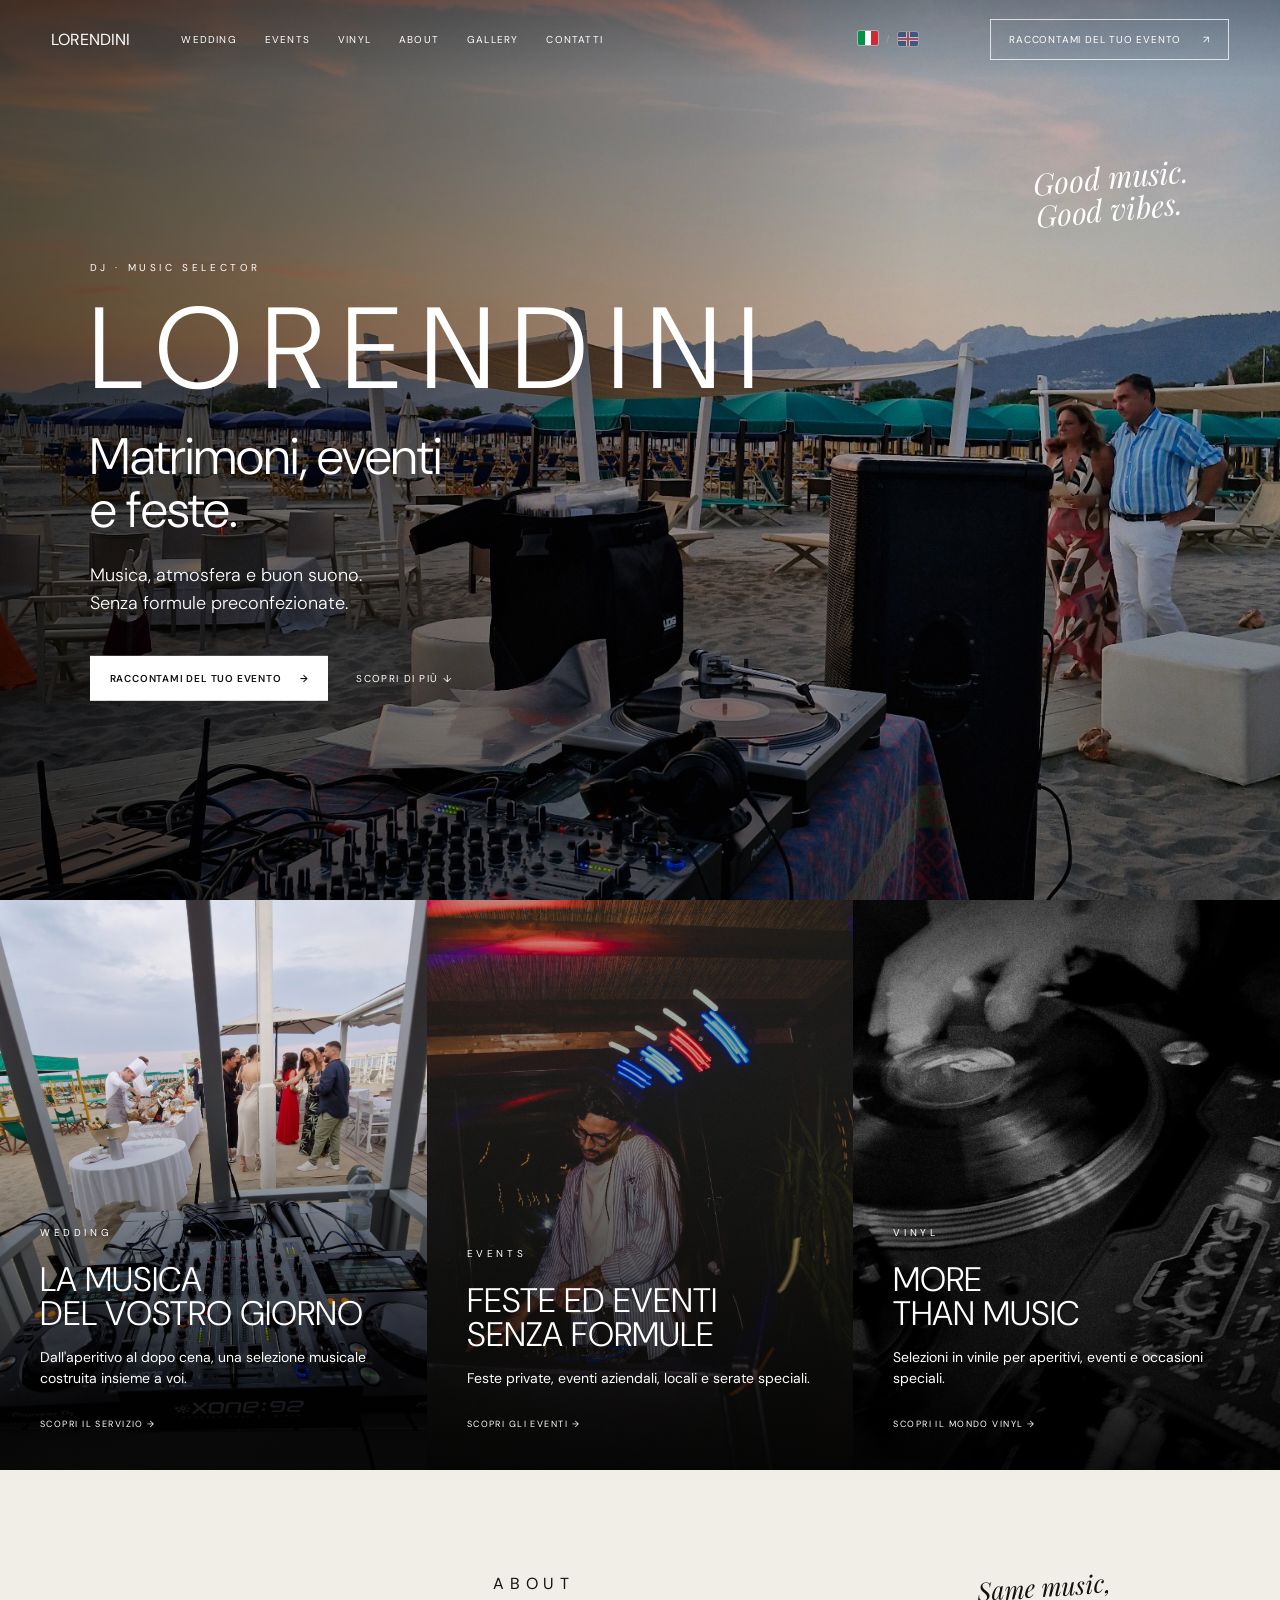
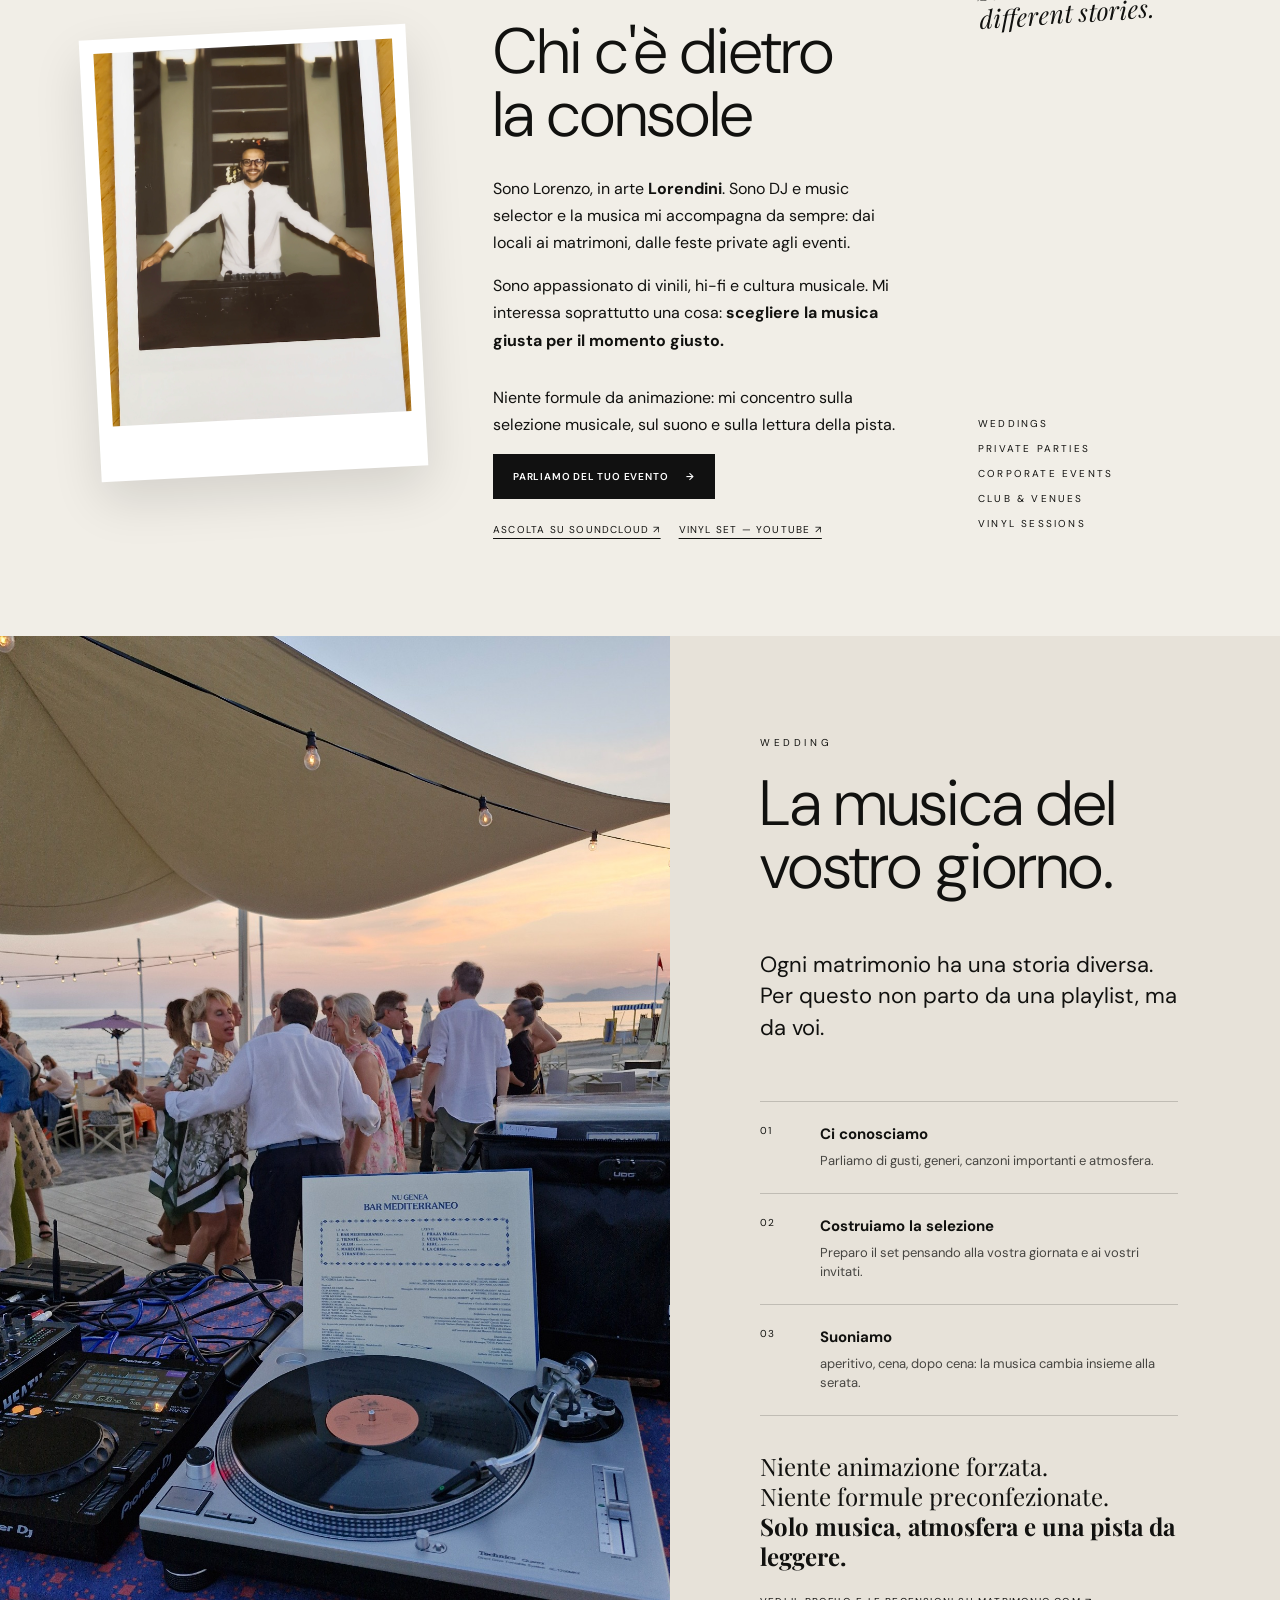
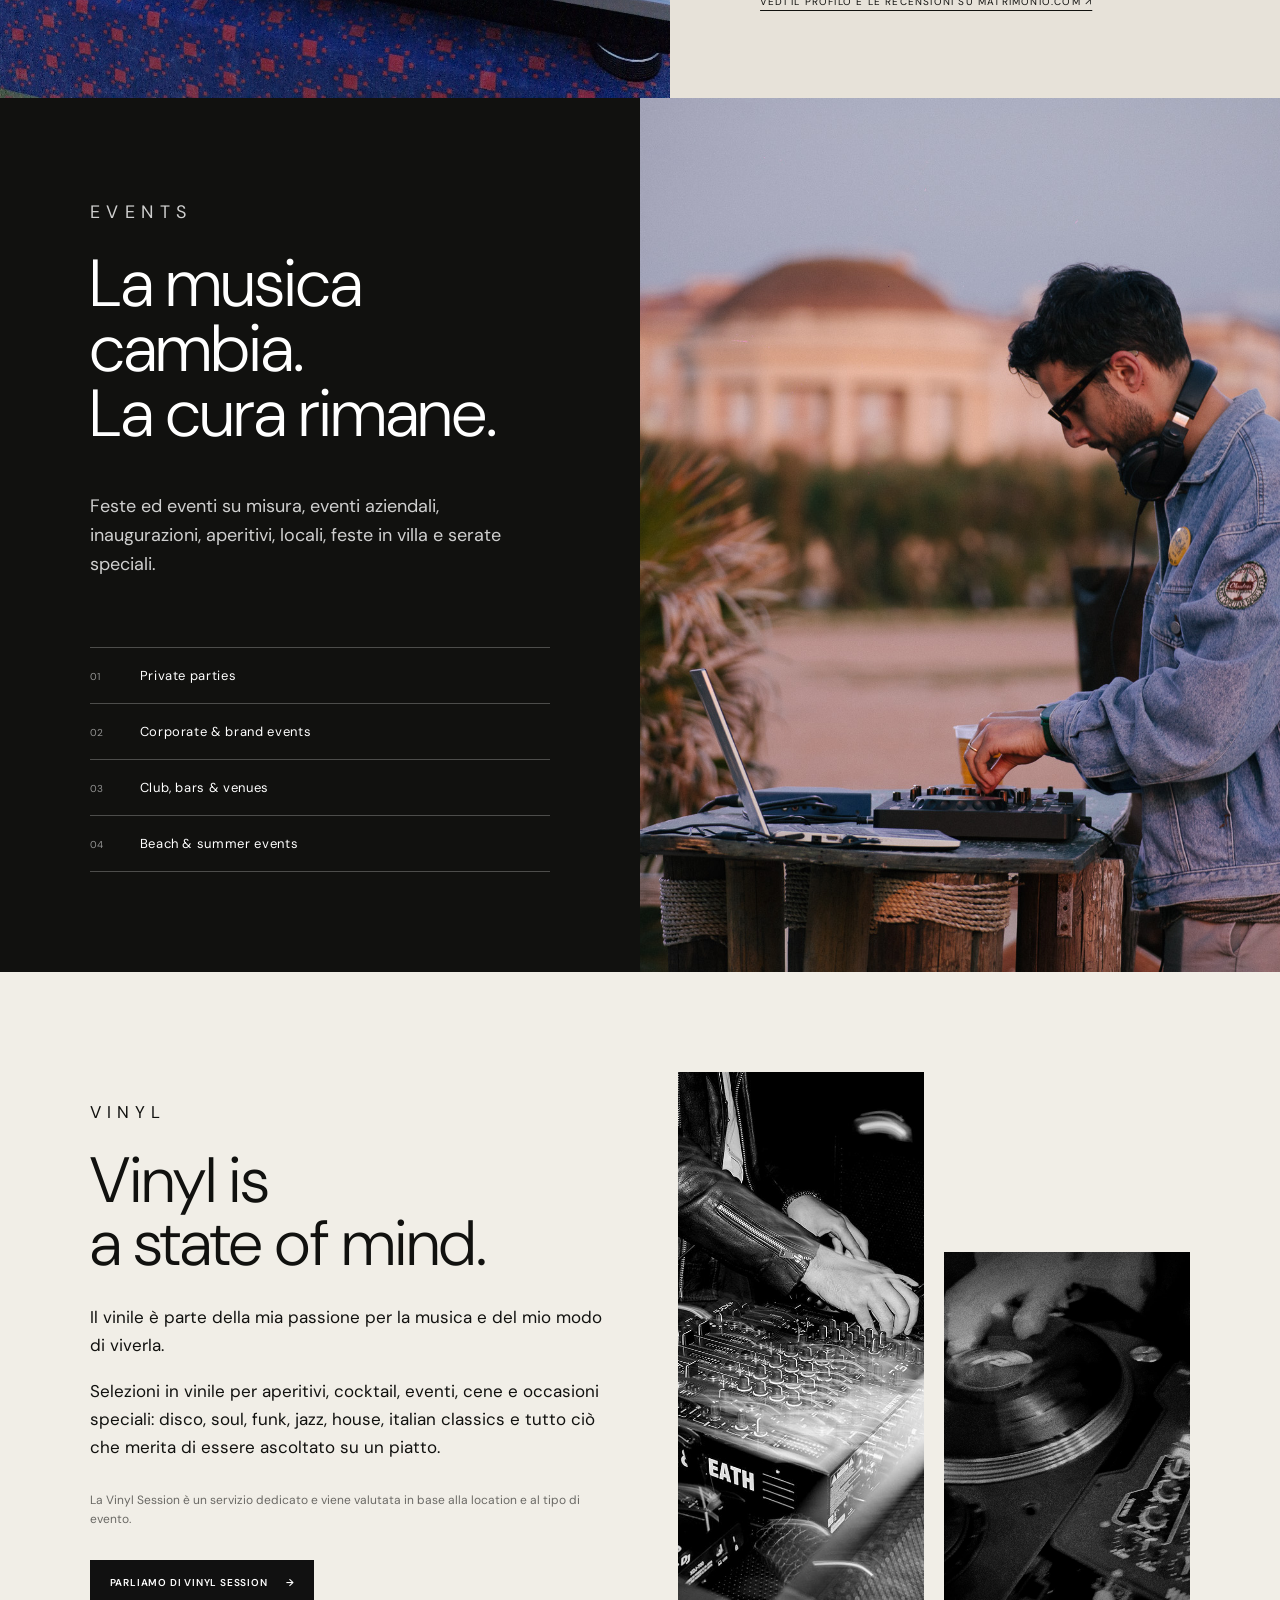
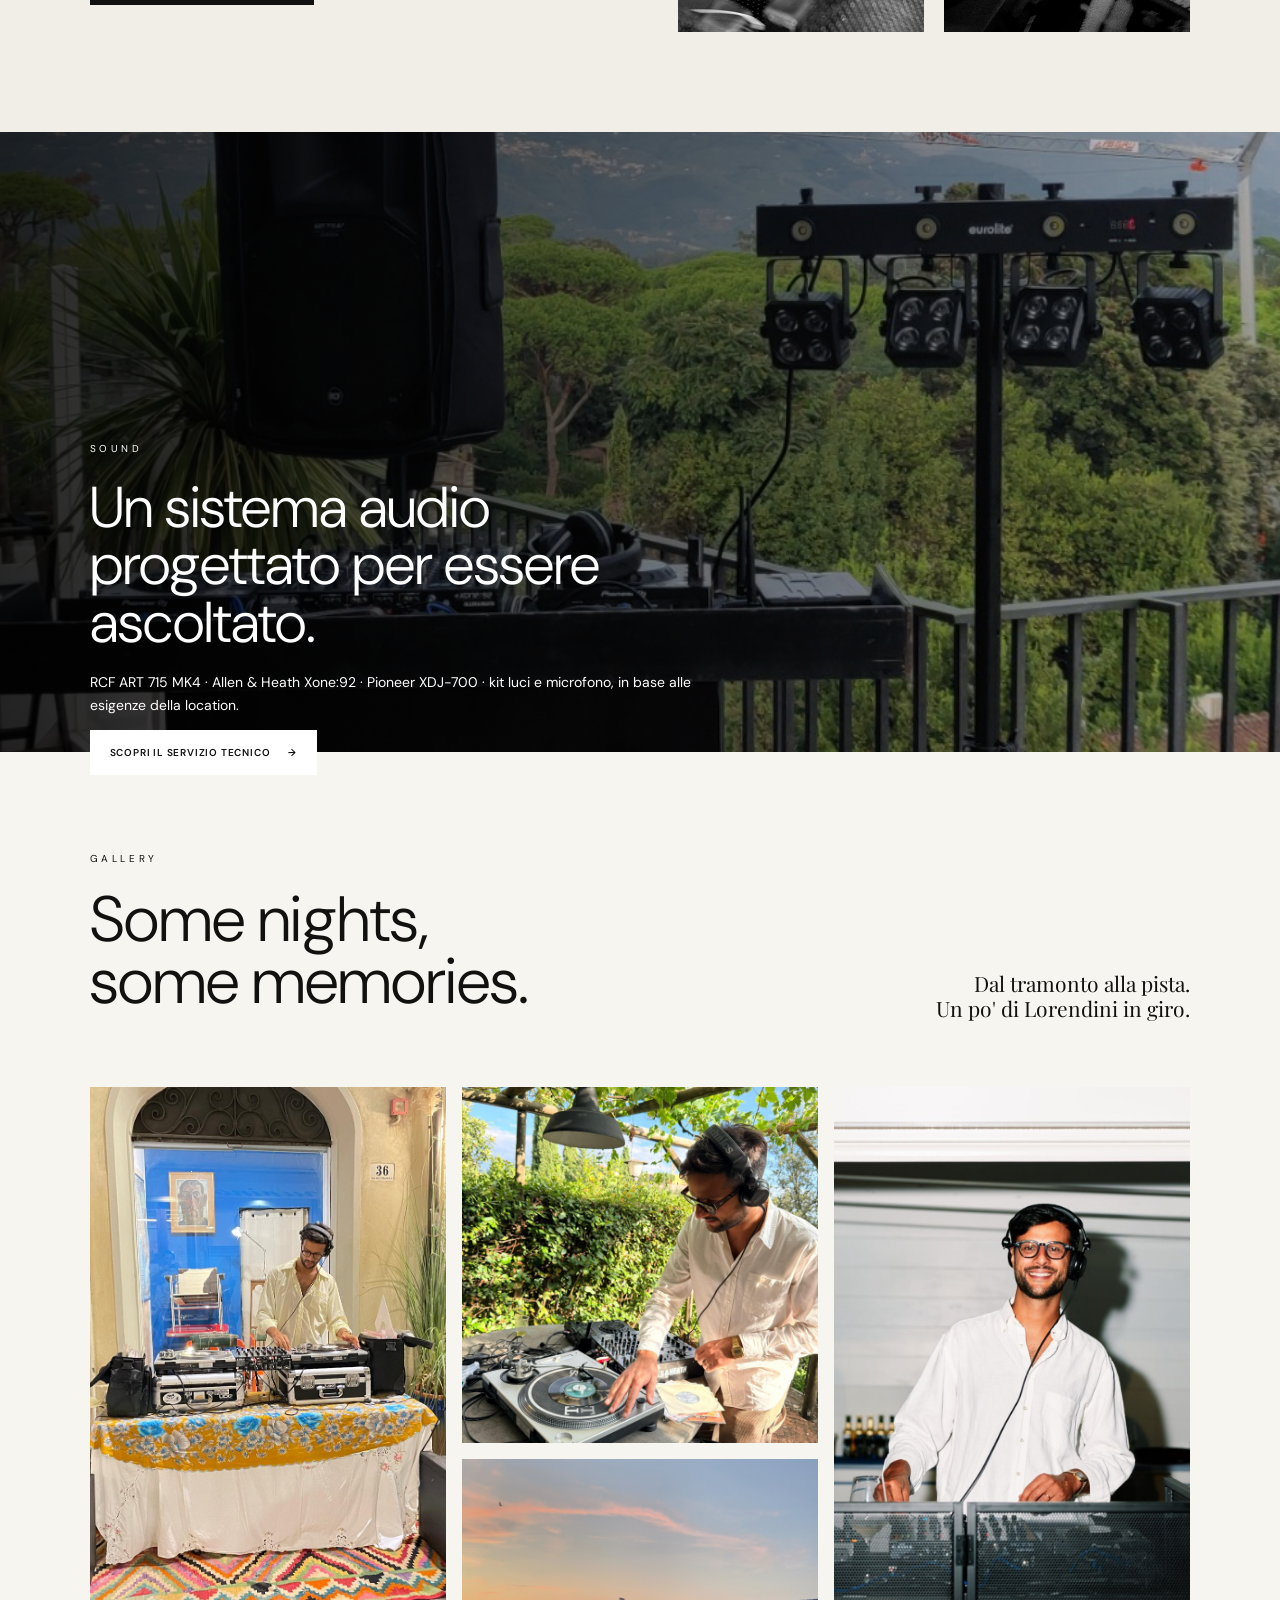
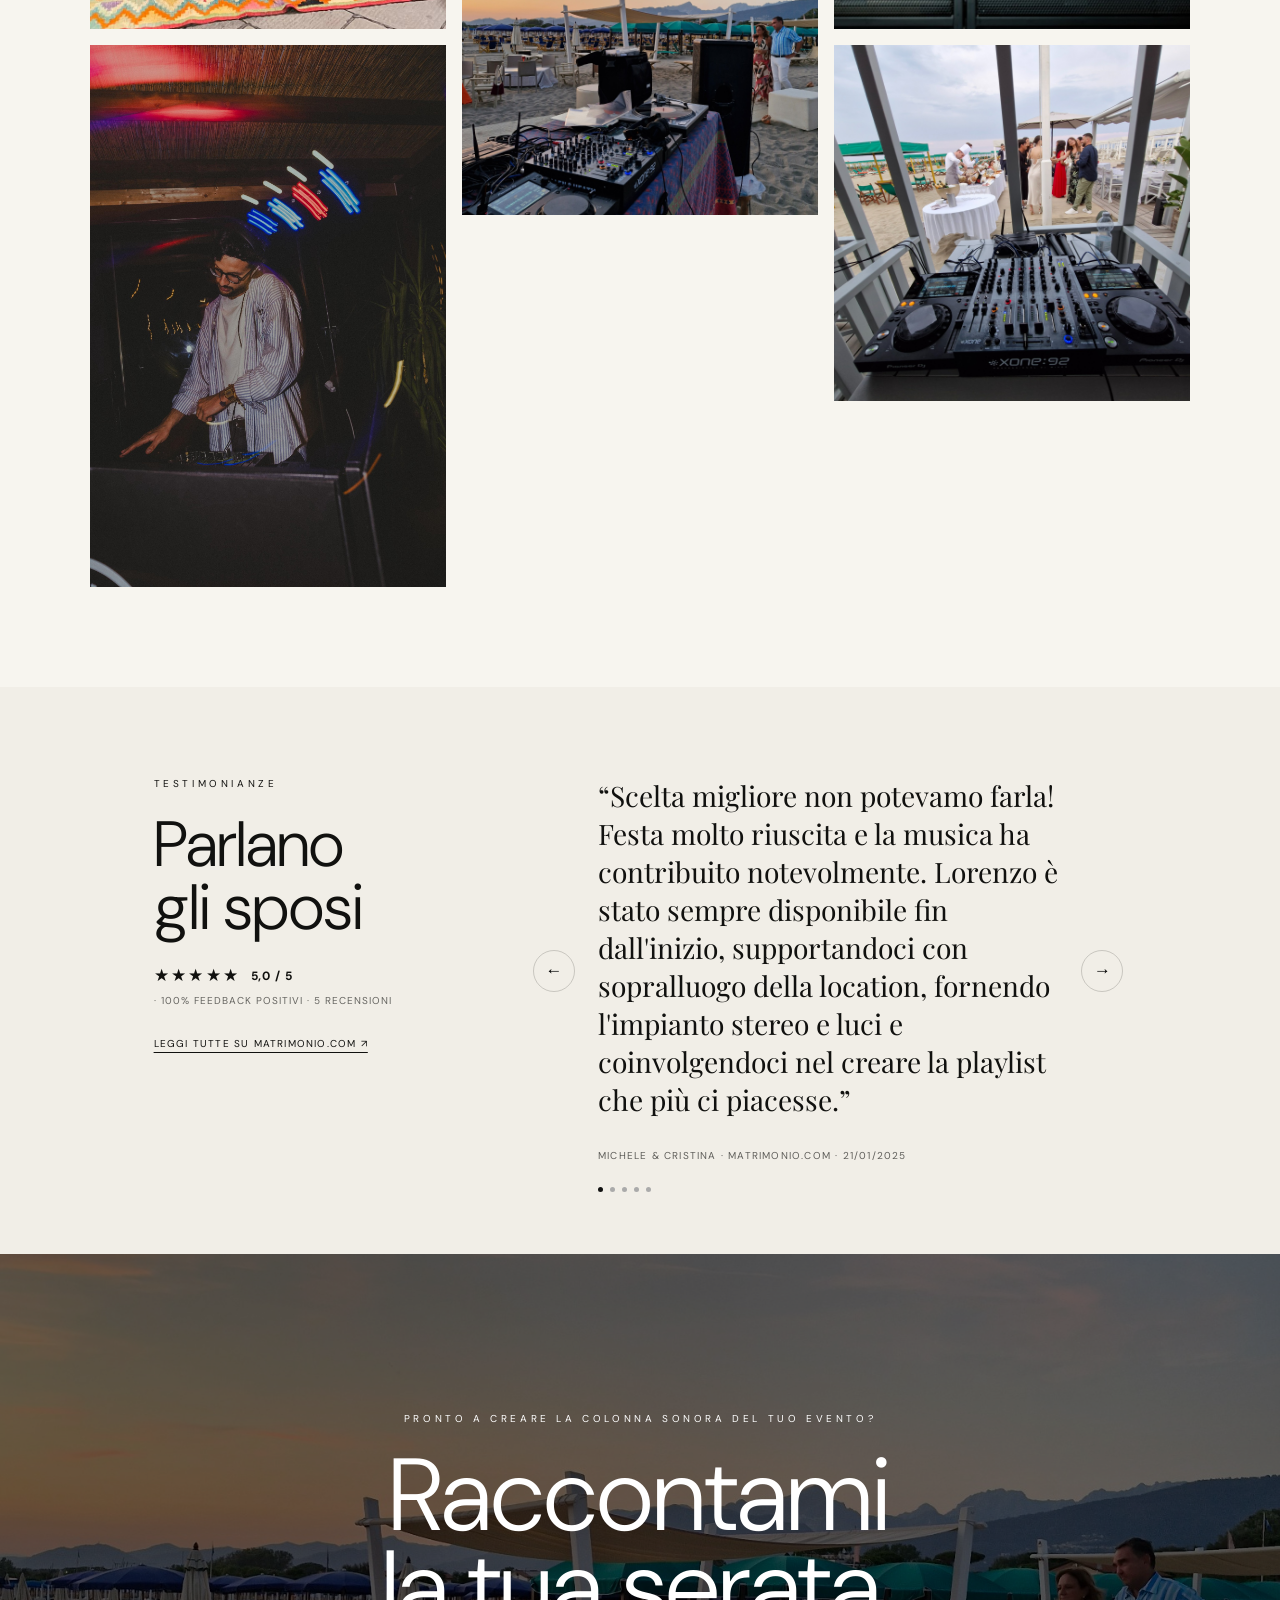
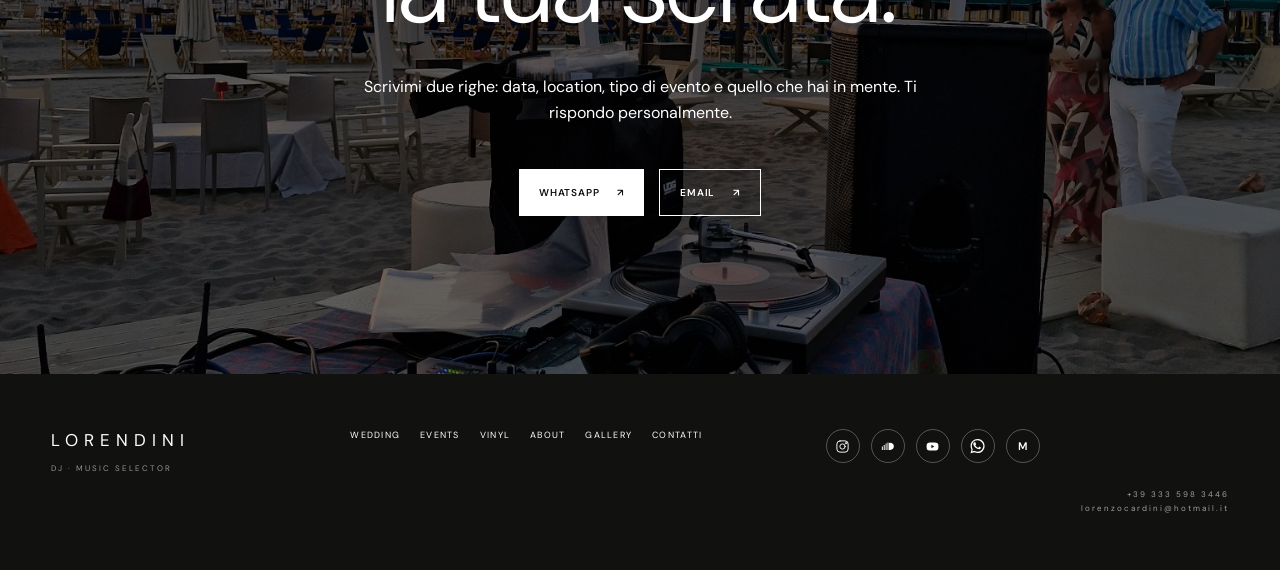
==== index.html @ 25f13bcf "Initial commit via Netlify [skip ci]" ====
<!doctype html>
<html lang="it">
<head>
 <meta charset="utf-8">
 <meta name="viewport" content="width=device-width, initial-scale=1">
 <title>Lorendini — DJ & Music Selector</title>
 <meta name="description" content="Lorendini è DJ e music selector per matrimoni, eventi e feste. Musica, atmosfera e buon suono, senza formule preconfezionate.">
 <meta name="keywords" content="DJ matrimonio , DJ matrimonio , DJ Forte dei Marmi, DJ Pietrasanta, DJ Lucca, DJ eventi ">
 <meta name="theme-color" content="#11110f">
 <meta property="og:title" content="Lorendini — DJ & Music Selector">
 <meta property="og:description" content="Matrimoni, eventi e feste. Musica, atmosfera e buon suono.">
 <meta property="og:type" content="website">
 <meta property="og:image" content="assets/beach-sunset.jpg">
 <link rel="preload" as="image" href="assets/beach-sunset.jpg">
 <link rel="stylesheet" href="style.css">
</head>
<body>
 <header class="site-header" id="top">
 LORENDINI
 <button class="menu-toggle" aria-label="Apri menu" aria-expanded="false">
 <span></span><span></span>
 </button>
 <nav class="nav" aria-label="Navigazione principale">
 <a href="#wedding">Wedding</a>
 <a href="#events">Events</a>
 <a href="#vinyl">Vinyl</a>
 <a href="#about">About</a>
 <a href="#gallery">Gallery</a>
 <a href="#contact">Contatti</a>
 </nav>
 <div class="language-switch" aria-label="Selezione lingua"><a class="flag-link active" href="index.html" aria-label="Italiano" title="Italiano" aria-current="page"><span class="flag flag-it" aria-hidden="true"></span></a><span class="language-separator">/</span><a class="flag-link" href="en.html" aria-label="English" title="English"><span class="flag flag-en" aria-hidden="true"></span></a></div>
 <a class="header-cta" href="#contact">Raccontami del tuo evento <span>↗</span></a>
 </header>

 <main>
 <section class="hero">
 <img class="hero-image" src="assets/beach-sunset.jpg" alt="Setup DJ sulla spiaggia al tramonto">
 <div class="hero-overlay"></div>
 <div class="hero-content">
 <p class="eyebrow">DJ · MUSIC SELECTOR</p>
 <h1>LORENDINI</h1>
 <h2>Matrimoni, eventi<br>e feste.</h2>
 <p class="hero-lead">Musica, atmosfera e buon suono.<br> Senza formule preconfezionate.</p>
 <div class="hero-actions">
 <a class="button light" href="#contact">Raccontami del tuo evento <span>→</span></a>
 <a class="text-link light-text" href="#about">Scopri di più <span>↓</span></a>
 </div>
 </div>
 <div class="hero-signature">Good music.<br><em>Good vibes.</em></div>
 </section>

 <section class="three-cards">
 <a class="feature-card" href="#wedding">
 <img src="assets/wedding-beach.jpg" alt="Evento sulla spiaggia al tramonto">
 <div class="feature-overlay"></div>
 <div class="feature-content">
 <p class="eyebrow">WEDDING</p>
 <h3>La musica<br>del vostro giorno</h3>
 <p>Dall'aperitivo al dopo cena, una selezione musicale costruita insieme a voi.</p>
 <span class="card-link">Scopri il servizio →</span>
 </div>
 </a>
 <a class="feature-card" href="#events">
 <img src="assets/night-dj.jpg" alt="Lorendini durante un DJ set serale">
 <div class="feature-overlay"></div>
 <div class="feature-content">
 <p class="eyebrow">EVENTS</p>
 <h3>Feste ed eventi<br>senza formule</h3>
 <p>Feste private, eventi aziendali, locali e serate speciali.</p>
 <span class="card-link">Scopri gli eventi →</span>
 </div>
 </a>
 <a class="feature-card" href="#vinyl">
 <img src="assets/vinyl-bw.jpg" alt="Mano su un disco in vinile">
 <div class="feature-overlay"></div>
 <div class="feature-content">
 <p class="eyebrow">VINYL</p>
 <h3>More<br>than music</h3>
 <p>Selezioni in vinile per aperitivi, eventi e occasioni speciali.</p>
 <span class="card-link">Scopri il mondo vinyl →</span>
 </div>
 </a>
 </section>

 <section class="split-section cream" id="about">
 <div class="polaroid-wrap">
 <div class="polaroid">
 <img src="assets/polaroid.jpg" alt="Ritratto di Lorendini dietro la consolle">
 
 </div>
 </div>
 <div class="about-copy">
 <p class="eyebrow dark">ABOUT</p>
 <h2>Chi c'è dietro<br>la console</h2>
 <p>Sono Lorenzo, in arte <strong>Lorendini</strong>. Sono DJ e music selector e la musica mi accompagna da sempre: dai locali ai matrimoni, dalle feste private agli eventi.</p>
 <p>Sono appassionato di vinili, hi-fi e cultura musicale. Mi interessa soprattutto una cosa: <strong>scegliere la musica giusta per il momento giusto.</strong></p>
 <p class="statement">Niente formule da animazione: mi concentro sulla selezione musicale, sul suono e sulla lettura della pista. </p>
 <a class="button dark-button" href="#contact">Parliamo del tuo evento <span>→</span></a>
 <div class="listen-links">
 <a href="https://soundcloud.com/lorenzo-cardini-707190539" target="_blank" rel="noopener">Ascolta su SoundCloud ↗</a>
 <a href="https://www.youtube.com/watch?v=rLZD90sV3TY&t=484s" target="_blank" rel="noopener">Vinyl set — YouTube ↗</a>
 </div>
 </div>
 <div class="about-side">
 <div class="side-script">Same music,<br><em>different stories.</em></div>
 <ul>
 <li>Weddings</li><li>Private parties</li><li>Corporate events</li><li>Club & venues</li><li>Vinyl sessions</li>
 </ul>
 </div>
 </section>

 <section class="editorial" id="wedding">
 <div class="editorial-image">
 <img src="assets/beach-vinyl.jpg" alt="Giradischi e DJ setup sulla spiaggia">
 </div>
 <div class="editorial-copy">
 <p class="eyebrow dark">WEDDING</p>
 <h2>La musica del<br>vostro giorno.</h2>
 <p class="large-copy">Ogni matrimonio ha una storia diversa. Per questo non parto da una playlist, ma da voi.</p>
 <div class="steps">
 <div><span>01</span><strong>Ci conosciamo</strong><p>Parliamo di gusti, generi, canzoni importanti e atmosfera.</p></div>
 <div><span>02</span><strong>Costruiamo la selezione</strong><p>Preparo il set pensando alla vostra giornata e ai vostri invitati.</p></div>
 <div><span>03</span><strong>Suoniamo</strong><p>aperitivo, cena, dopo cena: la musica cambia insieme alla serata.</p></div>
 </div>
 <p class="no-cliches">Niente animazione forzata.<br>Niente formule preconfezionate.<br><strong>Solo musica, atmosfera e una pista da leggere.</strong></p>
 <a class="external-link" href="https://www.matrimonio.com/musica-matrimonio/lorendini--e352310" target="_blank" rel="noopener">Vedi il profilo e le recensioni su Matrimonio.com ↗</a>
 </div>
 </section>

 <section class="dark-section" id="events">
 <div class="dark-copy">
 <p class="eyebrow">EVENTS</p>
 <h2>La musica cambia.<br>La cura rimane.</h2>
 <p>Feste ed eventi su misura, eventi aziendali, inaugurazioni, aperitivi, locali, feste in villa e serate speciali.</p>
 <div class="event-list">
 <div><span>01</span>Private parties</div>
 <div><span>02</span>Corporate & brand events</div>
 <div><span>03</span>Club, bars & venues</div>
 <div><span>04</span>Beach & summer events</div>
 </div>
 </div>
 <div class="dark-image">
 <img src="assets/portrait-dj.jpg" alt="Lorendini durante un DJ set all'aperto">
 </div>
 </section>

 <section class="vinyl-section cream" id="vinyl">
 <div class="vinyl-copy">
 <p class="eyebrow dark">VINYL</p>
 <h2>Vinyl is<br>a state of mind.</h2>
 <p>Il vinile è parte della mia passione per la musica e del mio modo di viverla.</p>
 <p>Selezioni in vinile per aperitivi, cocktail, eventi, cene e occasioni speciali: disco, soul, funk, jazz, house, italian classics e tutto ciò che merita di essere ascoltato su un piatto.</p>
 <p class="small-note">La Vinyl Session è un servizio dedicato e viene valutata in base alla location e al tipo di evento.</p>
 <a class="button dark-button" href="#contact">Parliamo di Vinyl Session <span>→</span></a>
 </div>
 <div class="vinyl-gallery">
 <img src="assets/vinyl-garden.jpg" alt="Lorendini con un giradischi Technics in un giardino">
 <img src="assets/vinyl-bw.jpg" alt="Dettaglio di un disco in vinile">
 </div>
 </section>

 <section class="sound-section">
 <img src="assets/mountain-setup.jpg" alt="Setup DJ con vista sulle Alpi Apuane">
 <div class="sound-overlay"></div>
 <div class="sound-content">
 <p class="eyebrow">SOUND</p>
 <h2>Un sistema audio<br>progettato per essere ascoltato.</h2>
 <p>RCF ART 715 MK4 · Allen & Heath Xone:92 · Pioneer XDJ-700 · kit luci e microfono, in base alle esigenze della location.</p>
 <a class="button light" href="#contact">Scopri il servizio tecnico <span>→</span></a>
 </div>
 </section>

 <section class="gallery-section" id="gallery">
 <div class="section-head">
 <div><p class="eyebrow dark">GALLERY</p><h2>Some nights,<br>some memories.</h2></div>
 <p>Dal tramonto alla pista.<br>Un po' di Lorendini in giro.</p>
 </div>
 <div class="gallery-grid">
 <img src="assets/street-dj.jpg" alt="DJ set in strada">
 <img src="assets/principino.jpg" alt="Setup DJ in una location a Forte dei Marmi">
 <img src="assets/dj-white.jpg" alt="Ritratto di Lorendini con cuffie">
 <img src="assets/beach-sunset.jpg" alt="DJ setup al tramonto sulla spiaggia">
 <img src="assets/night-dj.jpg" alt="DJ set notturno">
 <img src="assets/wedding-beach.jpg" alt="Invitati durante un evento sulla spiaggia">
 </div>
 </section>

 <section class="testimonials cream" id="reviews">
 <div class="test-title">
 <p class="eyebrow dark">TESTIMONIANZE</p>
 <h2>Parlano<br>gli sposi</h2>
 <div class="review-summary" aria-label="Valutazione su Matrimonio.com">
 <div class="review-stars" aria-label="5 stelle su 5">★★★★★</div>
 <strong>5,0 / 5</strong>
 <span>· 100% feedback positivi · 5 recensioni</span>
 </div>
 <a class="external-link" href="https://www.matrimonio.com/musica-matrimonio/lorendini--e352310" target="_blank" rel="noopener">Leggi tutte su Matrimonio.com ↗</a>
 </div>
 <div class="review-carousel" aria-label="Recensioni da Matrimonio.com">
 <button class="review-arrow prev" aria-label="Recensione precedente">←</button>
 <div class="review-track">
 <article class="review-slide active">
 <p>“Scelta migliore non potevamo farla! Festa molto riuscita e la musica ha contribuito notevolmente. Lorenzo è stato sempre disponibile fin dall'inizio, supportandoci con sopralluogo della location, fornendo l'impianto stereo e luci e coinvolgendoci nel creare la playlist che più ci piacesse.”</p>
 <cite>Michele & Cristina · Matrimonio.com · 21/01/2025</cite>
 </article>
 <article class="review-slide">
 <p>“Si è dimostrato molto disponibile nell'assecondare i nostri gusti e richieste. Cordiale e amichevole con i nostri invitati, i quali si sono complimentati con noi per la qualità della musica.”</p>
 <cite>Ciro · Matrimonio.com · 01/10/2024</cite>
 </article>
 <article class="review-slide">
 <p>“Il mix perfetto tra professionalità e coinvolgimento. Ha fatto ballare tutti dal primo all'ultimo minuto della festa sapendo come intervenire musicalmente sempre al momento giusto.”</p>
 <cite>Paolo & Jessica · Matrimonio.com · 16/09/2024</cite>
 </article>
 <article class="review-slide">
 <p>“Ha saputo adattarsi al nostro matrimonio francese con una playlist italo-francese e internazionale. È stato molto disponibile alle nostre richieste e abbiamo festeggiato in modo bellissimo.”</p>
 <cite>Sarah · Matrimonio.com · 24/06/2024</cite>
 </article>
 <article class="review-slide">
 <p>“Lorenzo ha suonato per il nostro matrimonio dal pomeriggio fino a tarda notte, bravissimo nello scegliere i pezzi giusti nel mantenere sempre l'atmosfera. Molto professionale, organizzato ed attrezzatissimo.”</p>
 <cite>Riccardo · Matrimonio.com · 26/09/2023</cite>
 </article>
 </div>
 <button class="review-arrow next" aria-label="Recensione successiva">→</button>
 <div class="review-dots" aria-hidden="true"></div>
 </div>
 </section>

 <section class="contact-cta" id="contact">
 <img src="assets/beach-sunset.jpg" alt="">
 <div class="contact-overlay"></div>
 <div class="contact-content">
 <p class="eyebrow">PRONTO A CREARE LA COLONNA SONORA DEL TUO EVENTO?</p>
 <h2>Raccontami<br>la tua serata.</h2>
 <p>Scrivimi due righe: data, location, tipo di evento e quello che hai in mente. Ti rispondo personalmente.</p>
 <div class="contact-buttons">
 <!-- Sostituisci il numero qui sotto con il tuo numero WhatsApp -->
 <a class="button light" href="https://wa.me/393335983446" target="_blank" rel="noopener">WhatsApp <span>↗</span></a>
 <!-- Sostituisci l'email qui sotto -->
 <a class="button outline-light" href="mailto:lorenzocardini@hotmail.it">Email <span>↗</span></a>
 </div>
 </div>
 </section>
 </main>

 <footer>
 <div class="footer-brand">LORENDINI <small>DJ · MUSIC SELECTOR</small></div>
 <div class="footer-nav">
 <a href="#wedding">Wedding</a><a href="#events">Events</a><a href="#vinyl">Vinyl</a><a href="#about">About</a><a href="#gallery">Gallery</a><a href="#contact">Contatti</a>
 </div>
 <div class="footer-social" aria-label="Link esterni">
 <a class="social-icon" href="https://www.instagram.com/lorendini/" target="_blank" rel="noopener" aria-label="Instagram" title="Instagram">
 <svg viewBox="0 0 24 24" aria-hidden="true"><rect x="3" y="3" width="18" height="18" rx="5"></rect><circle cx="12" cy="12" r="4.2"></circle><circle cx="17.4" cy="6.7" r="1"></circle></svg>
 </a>
 <a class="social-icon" href="https://soundcloud.com/lorenzo-cardini-707190539" target="_blank" rel="noopener" aria-label="SoundCloud" title="SoundCloud">
 <svg viewBox="0 0 24 24" aria-hidden="true"><path d="M3 17.5h1.5V12H3v5.5Zm3 0h1.5V9.5H6v8Zm3 0h1.5V7H9v10.5Zm3 0h1.5V5.5H12v12Zm2.4 0h1.7a5.7 5.7 0 1 0-1.7-10.98V17.5Z"></path></svg>
 </a>
 <a class="social-icon" href="https://www.youtube.com/watch?v=rLZD90sV3TY&t=484s" target="_blank" rel="noopener" aria-label="YouTube" title="YouTube">
 <svg viewBox="0 0 24 24" aria-hidden="true"><path d="M21 8.1a2.7 2.7 0 0 0-1.9-1.9C17.4 5.7 12 5.7 12 5.7s-5.4 0-7.1.5A2.7 2.7 0 0 0 3 8.1a28 28 0 0 0-.5 3.9 28 28 0 0 0 .5 3.9 2.7 2.7 0 0 0 1.9 1.9c1.7.5 7.1.5 7.1.5s5.4 0 7.1-.5a2.7 2.7 0 0 0 1.9-1.9 28 28 0 0 0 .5-3.9 28 28 0 0 0-.5-3.9ZM10.2 14.7V9.3l4.7 2.7-4.7 2.7Z"></path></svg>
 </a>
 <a class="social-icon" href="https://wa.me/393335983446" target="_blank" rel="noopener" aria-label="WhatsApp" title="WhatsApp">
 <svg viewBox="0 0 24 24" aria-hidden="true"><path d="M20.5 3.5A11.2 11.2 0 0 0 12.1 0C5.9 0 .9 5 .9 11.1c0 2 .5 3.9 1.5 5.6L.8 22.9l6.3-1.6a11.2 11.2 0 0 0 5 1.2h.1c6.1 0 11.1-5 11.1-11.1 0-3-1-5.8-2.8-7.9ZM12.2 20.4h-.1a9.2 9.2 0 0 1-4.7-1.3l-.3-.2-3.7.9 1-3.6-.2-.3a9.2 9.2 0 1 1 8 4.5Zm5-6.9c-.3-.2-1.8-.9-2.1-1s-.5-.2-.7.2c-.2.3-.8 1-1 1.2-.2.2-.4.2-.7.1-.3-.2-1.3-.5-2.4-1.5-.9-.8-1.5-1.8-1.7-2.1-.2-.3 0-.5.2-.7l.5-.6c.2-.2.2-.4.3-.6.1-.2 0-.5-.1-.7-.1-.2-.7-1.7-.9-2.3-.2-.6-.5-.5-.7-.5h-.6c-.2 0-.6.1-.9.4-.3.3-1.1 1-1.1 2.5s1.1 2.9 1.2 3.1c.2.2 2.1 3.2 5.1 4.5.7.3 1.3.5 1.7.6.7.2 1.4.2 1.9.1.6-.1 1.8-.7 2-1.4.3-.7.3-1.3.2-1.4-.1-.1-.3-.2-.6-.3Z"></path></svg>
 </a>
 <a class="social-icon social-letter" href="https://www.matrimonio.com/musica-matrimonio/lorendini--e352310" target="_blank" rel="noopener" aria-label="Matrimonio.com" title="Matrimonio.com">M</a>
 </div>
 <div class="footer-place"><br><br><br><br><a href="tel:+393335983446">+39 333 598 3446</a><br><a href="mailto:lorenzocardini@hotmail.it">lorenzocardini@hotmail.it</a></div>
 </footer>

 <script src="script.js"></script>
</body>
</html>
---- style.css ----
@import url('https://fonts.googleapis.com/css2?family=DM+Sans:wght@300;400;500;600&family=Playfair+Display:ital,wght@0,500;0,600;1,500;1,600&display=swap');

:root{
  --ink:#11110f; --cream:#f1eee7; --paper:#f7f5ef; --line:rgba(17,17,15,.18);
  --white:#fff; --serif:"Playfair Display", Georgia, serif; --sans:"DM Sans", Arial, sans-serif;
}
*{box-sizing:border-box}
html{scroll-behavior:smooth}
body{margin:0;background:var(--paper);color:var(--ink);font-family:var(--sans);font-weight:400}
a{color:inherit;text-decoration:none}
img{display:block;width:100%;height:100%;object-fit:cover}
.site-header{position:fixed;z-index:20;top:0;left:0;right:0;height:78px;padding:0 4vw;display:flex;align-items:center;gap:4vw;color:#fff;mix-blend-mode:normal;transition:.3s;background:linear-gradient(to bottom,rgba(0,0,0,.25),transparent)}
.site-header.scrolled{background:rgba(17,17,15,.94);backdrop-filter:blur(10px)}
.brand{font-size:17px;letter-spacing:.35em;font-weight:500;margin-right:auto}
.nav{display:flex;gap:28px;font-size:10px;letter-spacing:.12em;text-transform:uppercase}
.nav a:hover,.footer-nav a:hover{opacity:.6}
.header-cta{border:1px solid rgba(255,255,255,.75);padding:13px 18px;font-size:10px;letter-spacing:.08em;text-transform:uppercase}
.header-cta span,.button span{margin-left:18px}
.menu-toggle{display:none;background:none;border:0;color:white}
.hero{height:100svh;min-height:680px;position:relative;color:#fff;overflow:hidden}
.hero-image{position:absolute;inset:0}
.hero-overlay{position:absolute;inset:0;background:linear-gradient(90deg,rgba(0,0,0,.62),rgba(0,0,0,.12) 72%),linear-gradient(0deg,rgba(0,0,0,.3),transparent 45%)}
.hero-content{position:absolute;left:7vw;top:50%;transform:translateY(-43%);max-width:700px}
.eyebrow{font-size:10px;letter-spacing:.36em;text-transform:uppercase;margin:0 0 24px}
.hero h1{font-size:clamp(58px,9vw,132px);line-height:.9;font-weight:300;letter-spacing:.18em;margin:0 0 28px}
.hero h2{font-size:clamp(28px,4vw,54px);line-height:1.04;font-weight:300;margin:0 0 26px}
.hero-lead{font-size:18px;line-height:1.55;font-weight:300}
.hero-actions{display:flex;align-items:center;gap:28px;margin-top:38px}
.button{display:inline-flex;align-items:center;padding:16px 20px;text-transform:uppercase;letter-spacing:.08em;font-size:10px;font-weight:600}
.button.light{background:#fff;color:#111}
.button.dark-button{background:#111;color:#fff}
.outline-light{border:1px solid #fff;color:#fff}
.text-link{font-size:10px;text-transform:uppercase;letter-spacing:.13em}
.light-text{color:#fff}
.hero-signature{position:absolute;right:7vw;top:18%;font-family:var(--serif);font-style:italic;font-size:30px;line-height:1.05;transform:rotate(-5deg)}
.hero-meta{position:absolute;right:7vw;bottom:6%;font-size:9px;letter-spacing:.35em}
.three-cards{display:grid;grid-template-columns:repeat(3,1fr);min-height:570px}
.feature-card{height:570px;position:relative;color:#fff;overflow:hidden}
.feature-card img{transition:transform .8s cubic-bezier(.2,.7,.2,1)}
.feature-card:hover img{transform:scale(1.04)}
.feature-overlay{position:absolute;inset:0;background:linear-gradient(0deg,rgba(0,0,0,.82),rgba(0,0,0,.05) 70%)}
.feature-content{position:absolute;left:40px;right:35px;bottom:38px}
.feature-content h3{font-size:34px;line-height:1.02;font-weight:300;margin:0 0 15px;text-transform:uppercase}
.feature-content p:not(.eyebrow){font-size:14px;line-height:1.5;max-width:350px;margin:0 0 22px}
.card-link{font-size:9px;text-transform:uppercase;letter-spacing:.16em}
.cream{background:var(--cream)}
.split-section{display:grid;grid-template-columns:1fr 1.25fr .65fr;gap:6vw;padding:100px 7vw;align-items:center}
.polaroid{background:#fff;padding:14px 14px 55px;transform:rotate(-3deg);box-shadow:0 20px 50px rgba(0,0,0,.12)}
.polaroid img{aspect-ratio:4/5}
.polaroid-caption{font-family:var(--serif);font-style:italic;font-size:21px;text-align:center;margin-top:14px}
.about-copy h2,.editorial-copy h2,.dark-copy h2,.vinyl-copy h2,.gallery-section h2,.testimonials h2{font-size:clamp(42px,5vw,70px);line-height:.98;font-weight:300;margin:0 0 28px}
.about-copy>p{font-size:16px;line-height:1.7;max-width:590px}
.statement{margin-top:30px}
.about-side{align-self:stretch;display:flex;flex-direction:column;justify-content:space-between}
.side-script{font-family:var(--serif);font-style:italic;font-size:25px;line-height:1.1;transform:rotate(-4deg)}
.about-side ul{list-style:none;padding:0;margin:0;text-transform:uppercase;font-size:10px;letter-spacing:.22em;line-height:2.5}
.editorial{display:grid;grid-template-columns:1.1fr 1fr;min-height:800px;background:#e7e2d9}
.editorial-image{min-height:700px}
.editorial-copy{padding:100px 8vw 90px 7vw;display:flex;flex-direction:column;justify-content:center}
.large-copy{font-size:22px;line-height:1.45;max-width:570px}
.steps{border-top:1px solid var(--line);margin-top:35px}
.steps>div{display:grid;grid-template-columns:40px 1fr;column-gap:20px;padding:22px 0;border-bottom:1px solid var(--line)}
.steps span{font-size:10px;letter-spacing:.1em}
.steps strong{font-size:15px}
.steps p{grid-column:2;margin:7px 0 0;font-size:13px;line-height:1.5;opacity:.75}
.no-cliches{font-family:var(--serif);font-size:24px;line-height:1.25;margin-top:35px}
.dark-section{background:#11110f;color:#fff;display:grid;grid-template-columns:1fr 1fr;min-height:760px}
.dark-copy{padding:100px 7vw;display:flex;flex-direction:column;justify-content:center}
.dark-copy h2{font-size:clamp(46px,5.2vw,76px)}
.dark-copy>p{font-size:18px;line-height:1.6;max-width:540px;opacity:.8}
.event-list{margin-top:50px;border-top:1px solid rgba(255,255,255,.25)}
.event-list div{border-bottom:1px solid rgba(255,255,255,.25);padding:19px 0;font-size:13px;letter-spacing:.05em}
.event-list span{display:inline-block;width:50px;font-size:10px;opacity:.55}
.dark-image{min-height:760px}
.vinyl-section{display:grid;grid-template-columns:1fr 1fr;gap:6vw;padding:100px 7vw;align-items:center}
.vinyl-copy{max-width:600px}
.vinyl-copy>p{font-size:17px;line-height:1.65}
.vinyl-copy .small-note{font-size:12px;opacity:.6;margin:30px 0}
.vinyl-gallery{display:grid;grid-template-columns:1fr 1fr;gap:20px;align-items:end}
.vinyl-gallery img:first-child{height:560px}
.vinyl-gallery img:last-child{height:380px;filter:grayscale(1)}
.sound-section{height:620px;position:relative;color:#fff}
.sound-section img{position:absolute;inset:0}
.sound-overlay{position:absolute;inset:0;background:linear-gradient(90deg,rgba(0,0,0,.78),rgba(0,0,0,.1))}
.sound-content{position:absolute;left:7vw;top:50%;transform:translateY(-50%);max-width:720px}
.sound-content h2{font-size:clamp(38px,4.5vw,62px);font-weight:300;line-height:1;margin:0 0 20px}
.sound-content p:not(.eyebrow){font-size:14px;line-height:1.6;max-width:620px}
.gallery-section{padding:100px 7vw}
.section-head{display:flex;justify-content:space-between;align-items:end;margin-bottom:45px}
.section-head>p{font-family:var(--serif);font-size:21px;line-height:1.2;text-align:right}
.gallery-grid{display:grid;grid-template-columns:repeat(12,1fr);grid-auto-rows:170px;gap:16px}
.gallery-grid img:nth-child(1){grid-column:span 4;grid-row:span 3}
.gallery-grid img:nth-child(2){grid-column:span 4;grid-row:span 2}
.gallery-grid img:nth-child(3){grid-column:span 4;grid-row:span 3}
.gallery-grid img:nth-child(4){grid-column:span 4;grid-row:span 2}
.gallery-grid img:nth-child(5){grid-column:span 4;grid-row:span 3}
.gallery-grid img:nth-child(6){grid-column:span 4;grid-row:span 2}
.testimonials{display:grid;grid-template-columns:.7fr 1.5fr;gap:8vw;padding:90px 12vw}
blockquote{margin:0;max-width:800px}
blockquote p{font-family:var(--serif);font-size:clamp(22px,2.3vw,34px);line-height:1.3;margin:0 0 25px}
blockquote cite{font-size:11px;text-transform:uppercase;letter-spacing:.18em;font-style:normal}
.contact-cta{height:720px;position:relative;color:#fff}
.contact-cta>img{position:absolute;inset:0}
.contact-overlay{position:absolute;inset:0;background:rgba(0,0,0,.55)}
.contact-content{position:absolute;inset:0;display:flex;flex-direction:column;justify-content:center;align-items:center;text-align:center;padding:30px}
.contact-content h2{font-size:clamp(55px,8vw,105px);font-weight:300;line-height:.9;margin:0 0 25px}
.contact-content>p:not(.eyebrow){font-size:16px;line-height:1.6;max-width:570px}
.contact-buttons{display:flex;gap:15px;margin-top:28px}
footer{background:#11110f;color:#fff;padding:55px 4vw;display:grid;grid-template-columns:1.2fr 2fr 1fr .5fr;gap:35px;align-items:start}
.footer-brand{font-size:17px;letter-spacing:.35em}
.footer-brand small{display:block;font-size:8px;letter-spacing:.25em;margin-top:12px;opacity:.55}
.footer-nav{display:flex;flex-wrap:wrap;gap:20px;font-size:9px;text-transform:uppercase;letter-spacing:.14em}
.footer-social{display:flex;gap:15px;font-size:9px;text-transform:uppercase;letter-spacing:.1em}
.footer-place{text-align:right;font-size:8px;letter-spacing:.25em;line-height:1.8;opacity:.6}

@media (max-width:900px){
  .site-header{height:68px;padding:0 5vw}
  .nav{position:absolute;display:none;left:0;right:0;top:68px;padding:25px 5vw;background:#11110f;flex-direction:column;gap:20px}
  .nav.open{display:flex}
  .header-cta{display:none}.menu-toggle{display:block;width:28px;height:24px;position:relative}
  .menu-toggle span{position:absolute;left:0;width:100%;height:1px;background:#fff;transition:.25s}
  .menu-toggle span:first-child{top:7px}.menu-toggle span:last-child{top:15px}
  .hero-content{left:7vw;right:7vw}.hero-signature{font-size:23px;top:15%;right:8vw}
  .hero-meta{font-size:7px;right:7vw;bottom:4%}
  .three-cards{grid-template-columns:1fr}.feature-card{height:520px}
  .split-section,.editorial,.dark-section,.vinyl-section{grid-template-columns:1fr}
  .split-section{padding:75px 7vw;gap:60px}.about-side{gap:50px}
  .editorial-image{min-height:520px}.editorial-copy{padding:75px 7vw}
  .dark-image{min-height:520px;grid-row:1}.dark-copy{padding:75px 7vw}
  .vinyl-section{padding:75px 7vw}.vinyl-gallery img:first-child,.vinyl-gallery img:last-child{height:430px}
  .sound-section{height:600px}.sound-content{left:7vw;right:7vw}
  .section-head{display:block}.section-head>p{text-align:left;margin-top:25px}
  .gallery-grid{grid-template-columns:1fr 1fr;grid-auto-rows:240px}
  .gallery-grid img:nth-child(n){grid-column:span 1;grid-row:span 1}
  .gallery-grid img:nth-child(1),.gallery-grid img:nth-child(4){grid-row:span 2}
  .testimonials{grid-template-columns:1fr;padding:75px 7vw;gap:40px}
  footer{grid-template-columns:1fr 1fr}.footer-place{text-align:left}
}
@media (max-width:560px){
  .hero{min-height:720px}.hero h1{font-size:45px;letter-spacing:.12em}.hero h2{font-size:31px}.hero-lead{font-size:15px}
  .hero-actions{align-items:flex-start;flex-direction:column;gap:18px}.feature-content h3{font-size:29px}
  .polaroid{max-width:340px;margin:auto}.vinyl-gallery{grid-template-columns:1fr}.vinyl-gallery img:first-child,.vinyl-gallery img:last-child{height:390px}
  .gallery-grid{grid-template-columns:1fr;grid-auto-rows:360px}.gallery-grid img:nth-child(n){grid-column:span 1;grid-row:span 1}
  .contact-cta{height:650px}.contact-content h2{font-size:55px}.contact-buttons{flex-direction:column;width:100%;max-width:300px}
  footer{grid-template-columns:1fr;gap:28px}.footer-place{text-align:left}
}

.reveal{opacity:0;transform:translateY(24px);transition:opacity .8s ease,transform .8s ease}
.revealed{opacity:1;transform:none}
@media (prefers-reduced-motion:reduce){
  html{scroll-behavior:auto}
  .reveal{opacity:1;transform:none;transition:none}
  .feature-card img{transition:none}
}

.listen-links{display:flex;flex-wrap:wrap;gap:18px;margin-top:24px}
.listen-links a,.external-link{font-size:10px;text-transform:uppercase;letter-spacing:.12em;text-decoration:underline;text-underline-offset:5px}
.review-carousel{position:relative;display:grid;grid-template-columns:45px 1fr 45px;align-items:center;gap:20px}
.review-track{min-height:260px;position:relative}
.review-slide{display:none}
.review-slide.active{display:block;animation:reviewIn .45s ease}
.review-slide p{font-family:var(--serif);font-size:clamp(22px,2.2vw,32px);line-height:1.35;margin:0 0 24px}
.review-slide cite{font-size:10px;text-transform:uppercase;letter-spacing:.12em;font-style:normal;opacity:.65}
.review-arrow{width:42px;height:42px;border:1px solid var(--line);background:transparent;border-radius:50%;font-size:17px;cursor:pointer}
.review-arrow:hover{background:#111;color:#fff}
.review-dots{position:absolute;left:65px;bottom:-28px;display:flex;gap:7px}
.review-dot{width:5px;height:5px;border-radius:50%;background:#aaa;border:0;padding:0}
.review-dot.active{background:#111}
@keyframes reviewIn{from{opacity:0;transform:translateX(12px)}to{opacity:1;transform:none}}
@media(max-width:900px){.review-carousel{grid-template-columns:35px 1fr 35px;gap:10px}.review-track{min-height:320px}}

.review-summary{
  display:flex;
  align-items:center;
  flex-wrap:wrap;
  gap:10px;
  margin:28px 0 24px;
  font-size:10px;
  text-transform:uppercase;
  letter-spacing:.1em;
}
.review-stars{
  font-size:17px;
  letter-spacing:.14em;
  line-height:1;
}
.review-summary strong{
  font-size:12px;
  letter-spacing:.08em;
}
.review-summary span{opacity:.62}
.footer-social{
  display:flex;
  align-items:center;
  gap:11px;
}
.social-icon{
  width:34px;
  height:34px;
  border:1px solid rgba(255,255,255,.28);
  border-radius:50%;
  display:flex;
  align-items:center;
  justify-content:center;
  transition:background .25s ease,color .25s ease,border-color .25s ease,transform .25s ease;
}
.social-icon:hover{
  background:#fff;
  color:#11110f;
  border-color:#fff;
  transform:translateY(-2px);
}
.social-icon svg{
  width:15px;
  height:15px;
  fill:none;
  stroke:currentColor;
  stroke-width:1.5;
  stroke-linecap:round;
  stroke-linejoin:round;
}
.social-icon:nth-child(2) svg,
.social-icon:nth-child(3) svg,
.social-icon:nth-child(4) svg{
  fill:currentColor;
  stroke:none;
}
.social-letter{
  font-size:11px;
  font-weight:600;
  letter-spacing:0;
}
@media(max-width:560px){
  .review-summary{gap:8px;line-height:1.5}
}

.language-switch{
  display:flex;
  align-items:center;
  gap:7px;
  margin-left:auto;
  margin-right:20px;
}
.flag-link{
  display:flex;
  align-items:center;
  justify-content:center;
  width:22px;
  height:16px;
  opacity:.48;
  transition:opacity .2s ease, transform .2s ease;
}
.flag-link.active,
.flag-link:hover{
  opacity:1;
  transform:translateY(-1px);
}
.flag{
  display:block;
  width:20px;
  height:14px;
  border-radius:2px;
  box-shadow:0 0 0 1px rgba(255,255,255,.35);
  position:relative;
  overflow:hidden;
}
.flag-it{
  background:linear-gradient(90deg,#009246 0 33.33%,#fff 33.33% 66.66%,#ce2b37 66.66% 100%);
}
.flag-en{
  background:#012169;
}
.flag-en::before,
.flag-en::after{
  content:"";
  position:absolute;
  inset:0;
}
.flag-en::before{
  background:
    linear-gradient(90deg,transparent 42%,#fff 42% 58%,transparent 58%),
    linear-gradient(0deg,transparent 35%,#fff 35% 65%,transparent 65%);
}
.flag-en::after{
  background:
    linear-gradient(90deg,transparent 46%,#c8102e 46% 54%,transparent 54%),
    linear-gradient(0deg,transparent 40%,#c8102e 40% 60%,transparent 60%);
}
.language-separator{
  opacity:.22;
  font-size:9px;
}
@media(max-width:900px){
  .language-switch{margin-right:14px}
}
@media(max-width:700px){
  .language-switch{margin-left:auto;margin-right:12px}
}
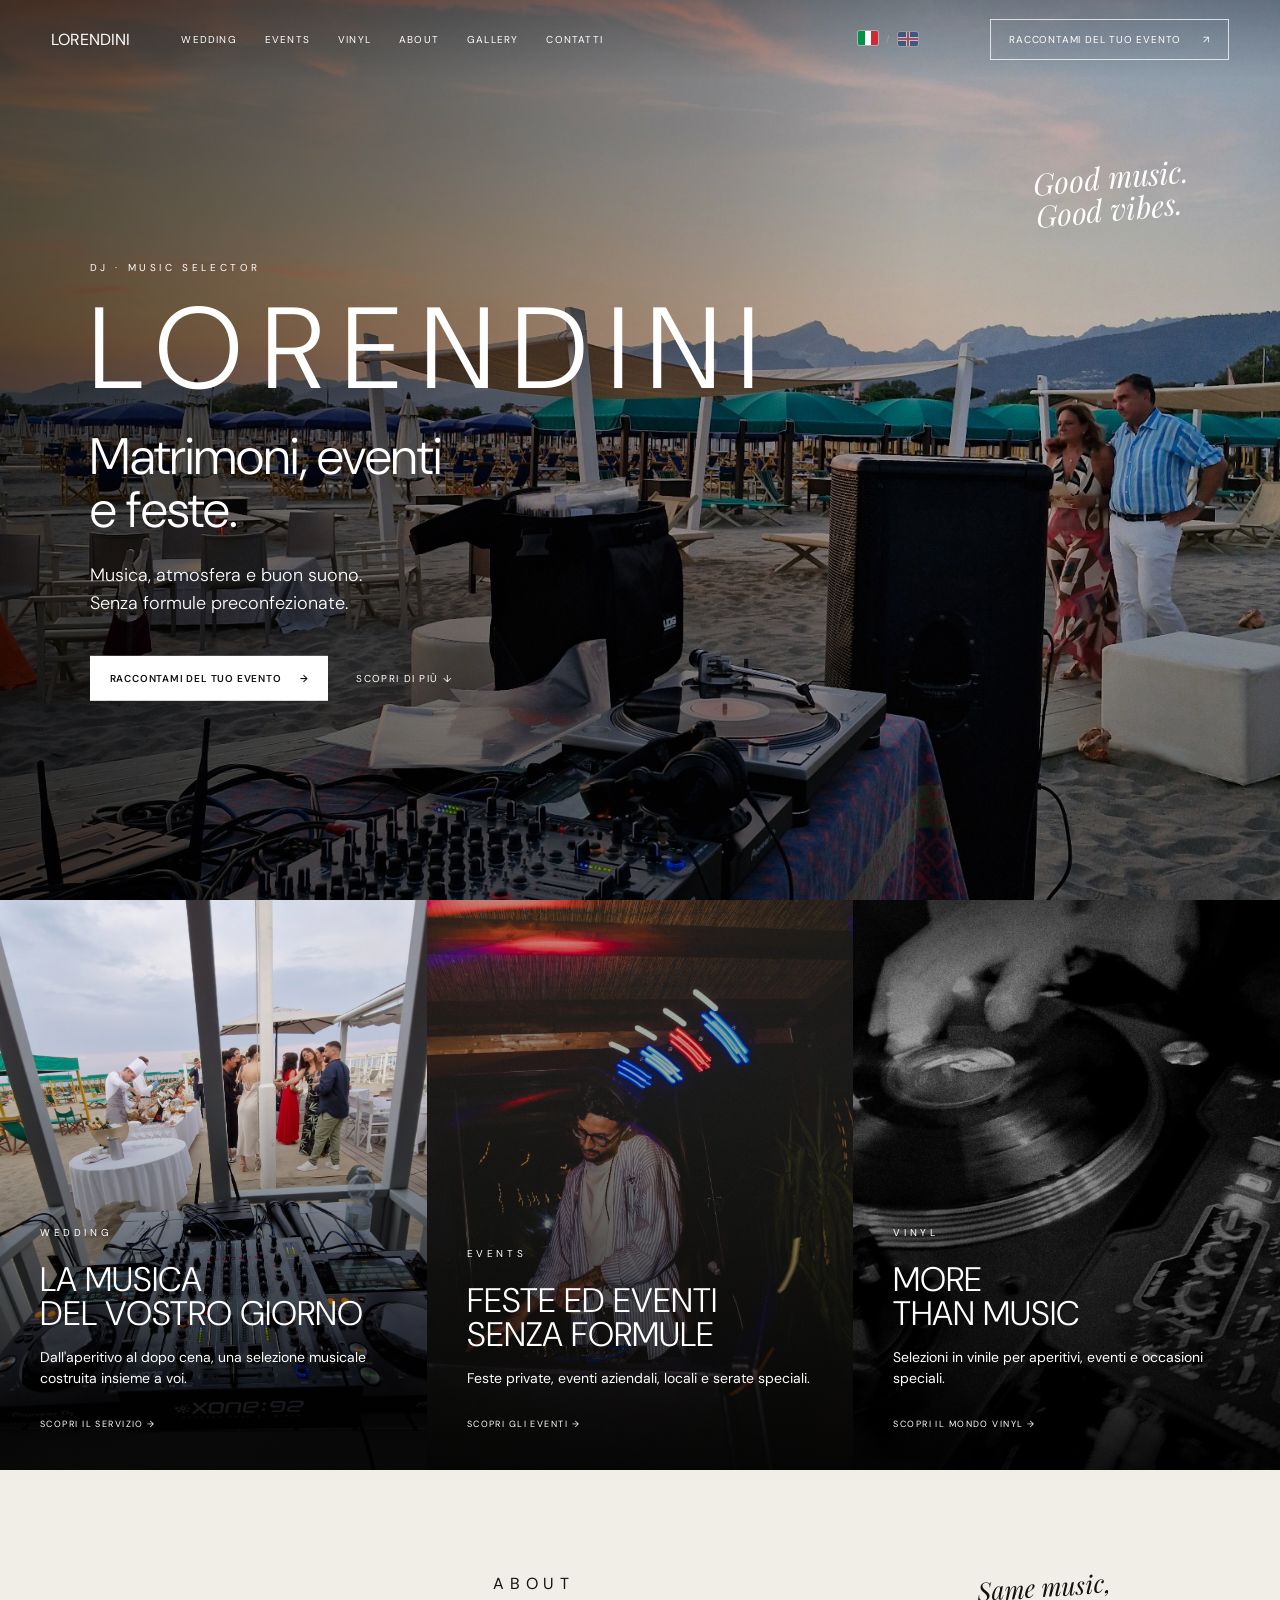
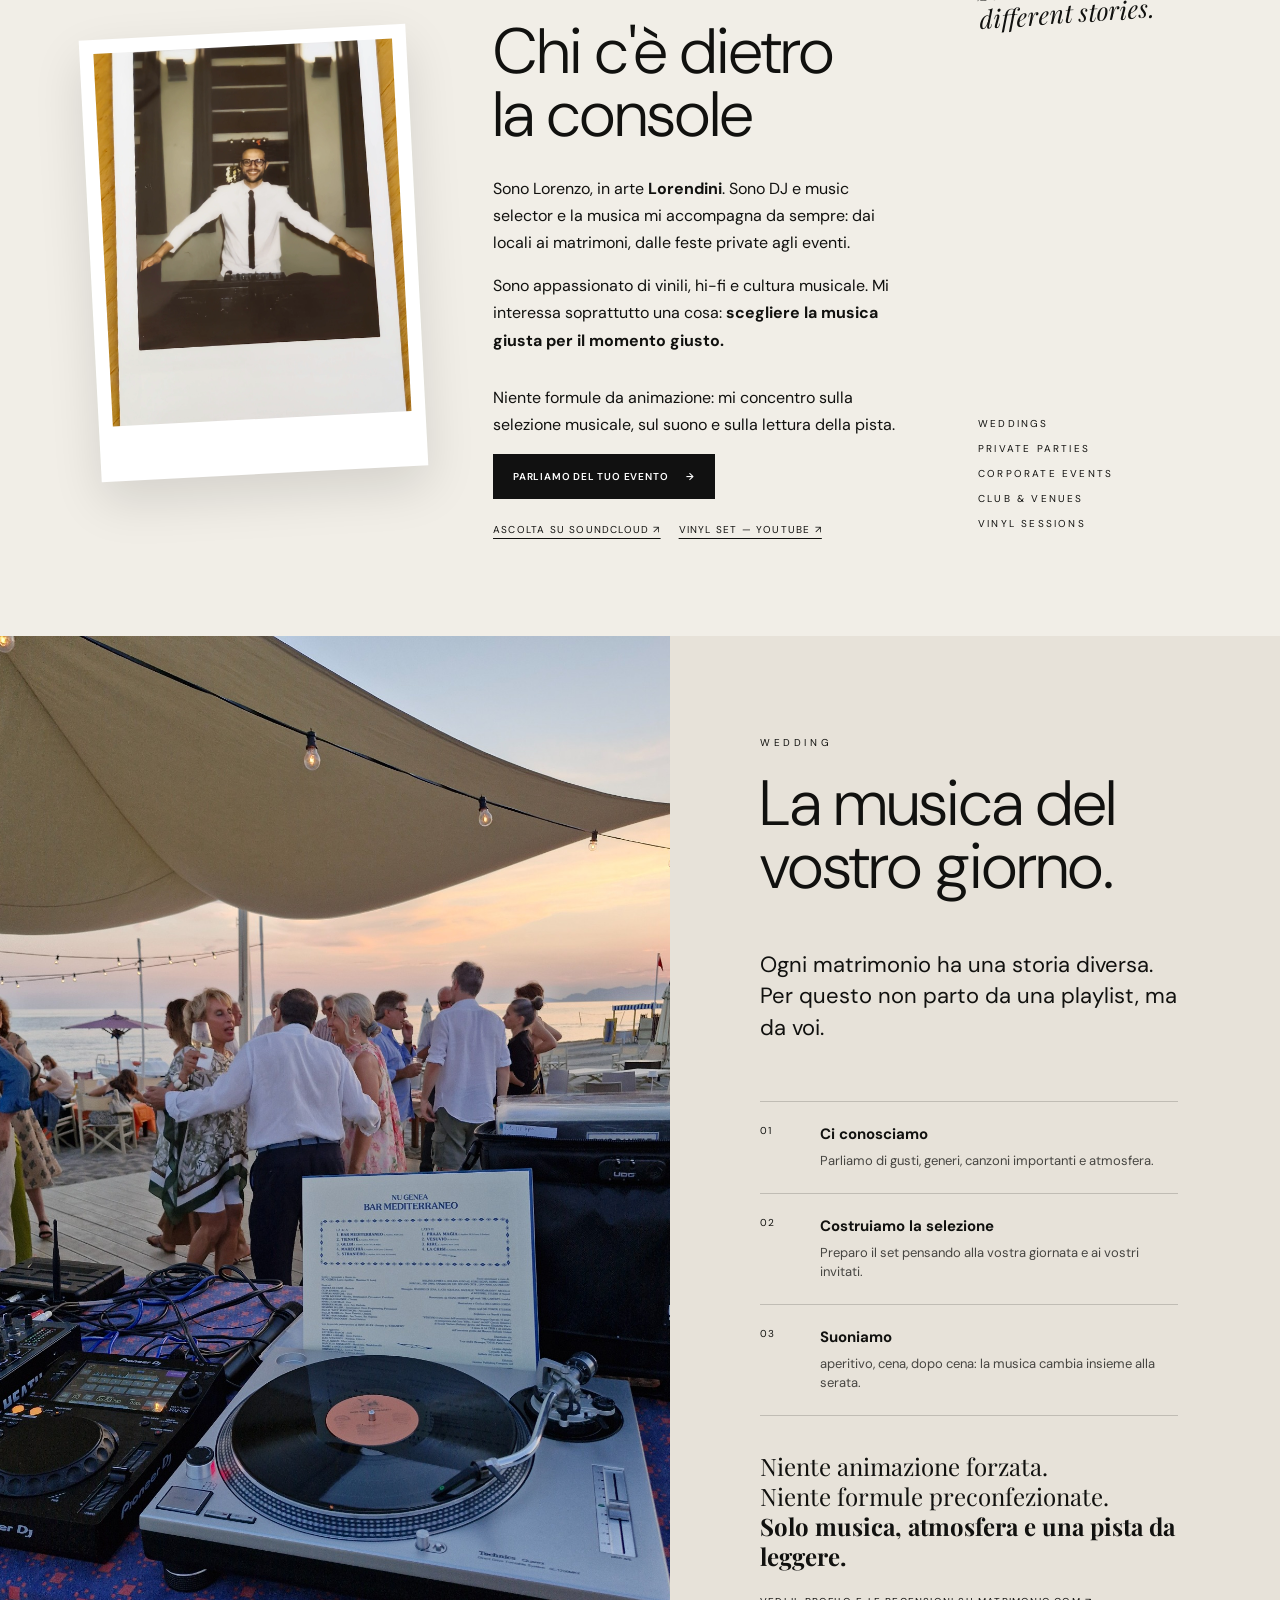
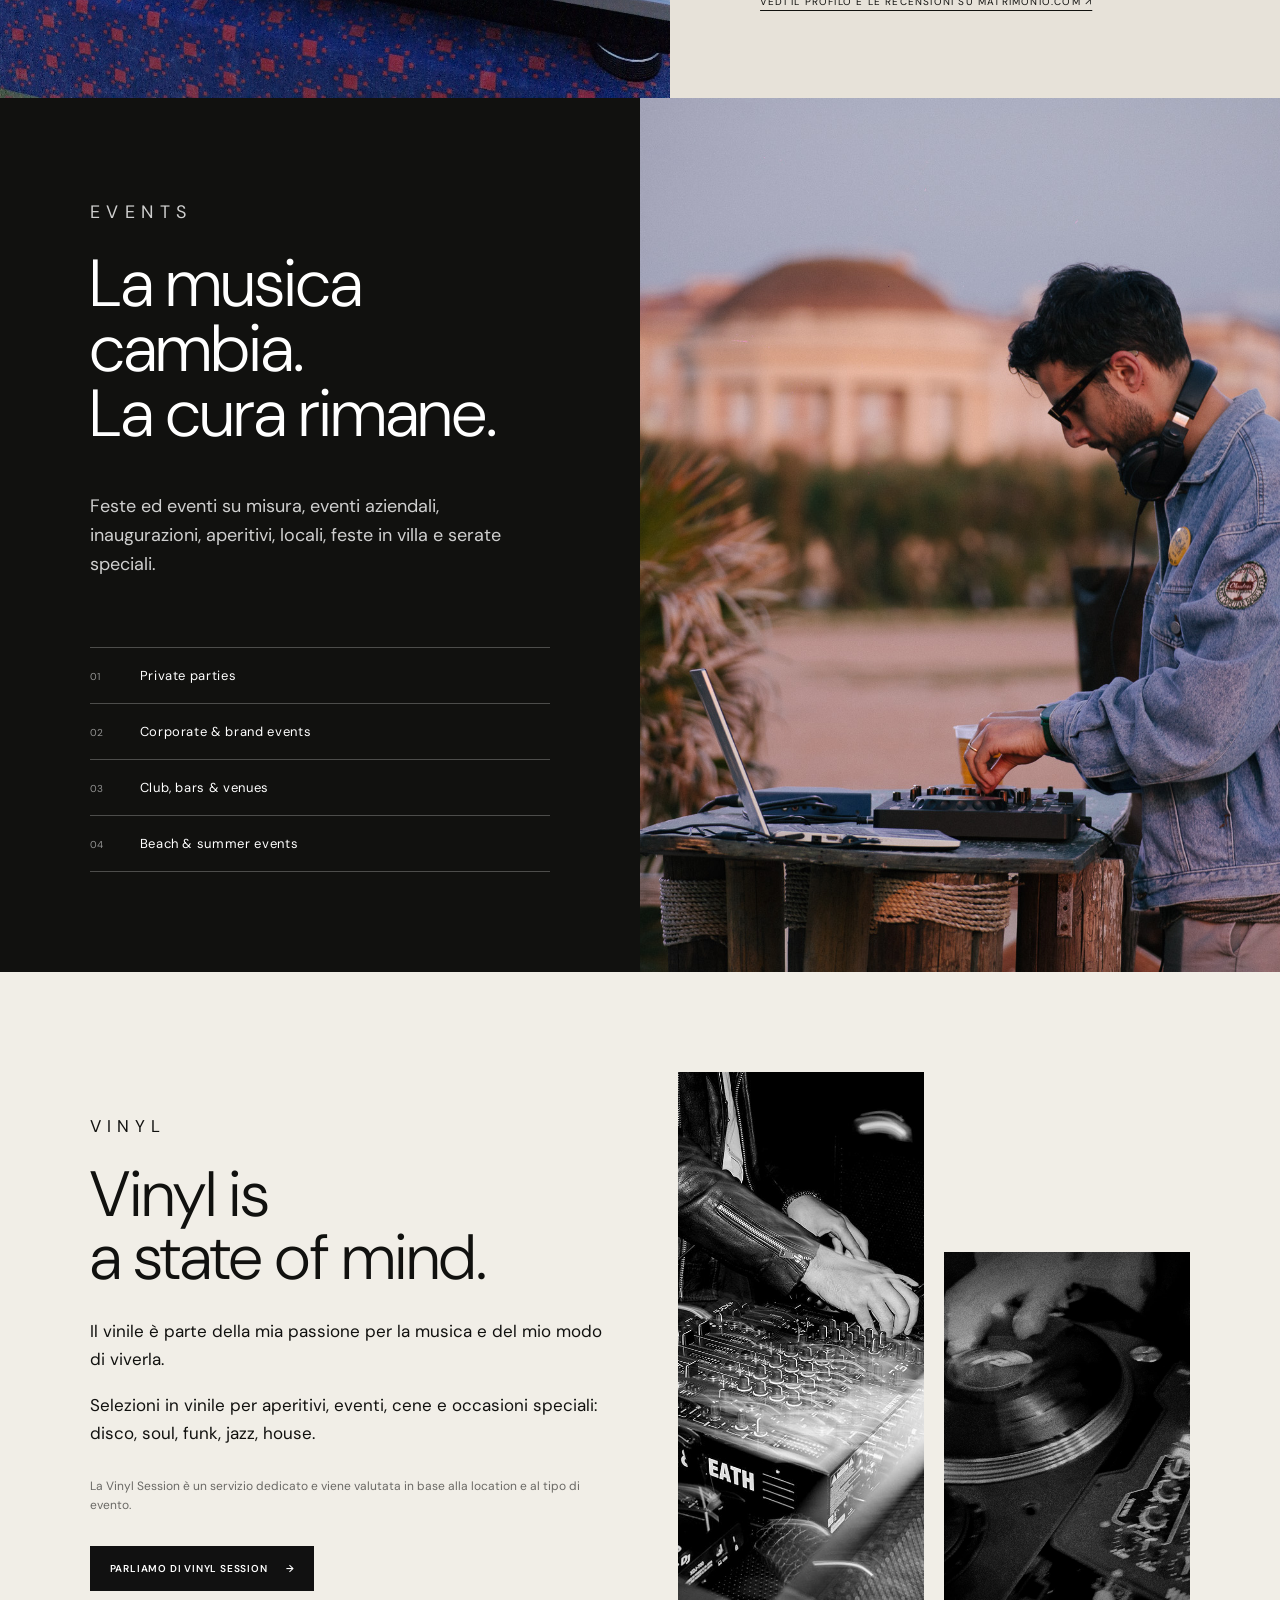
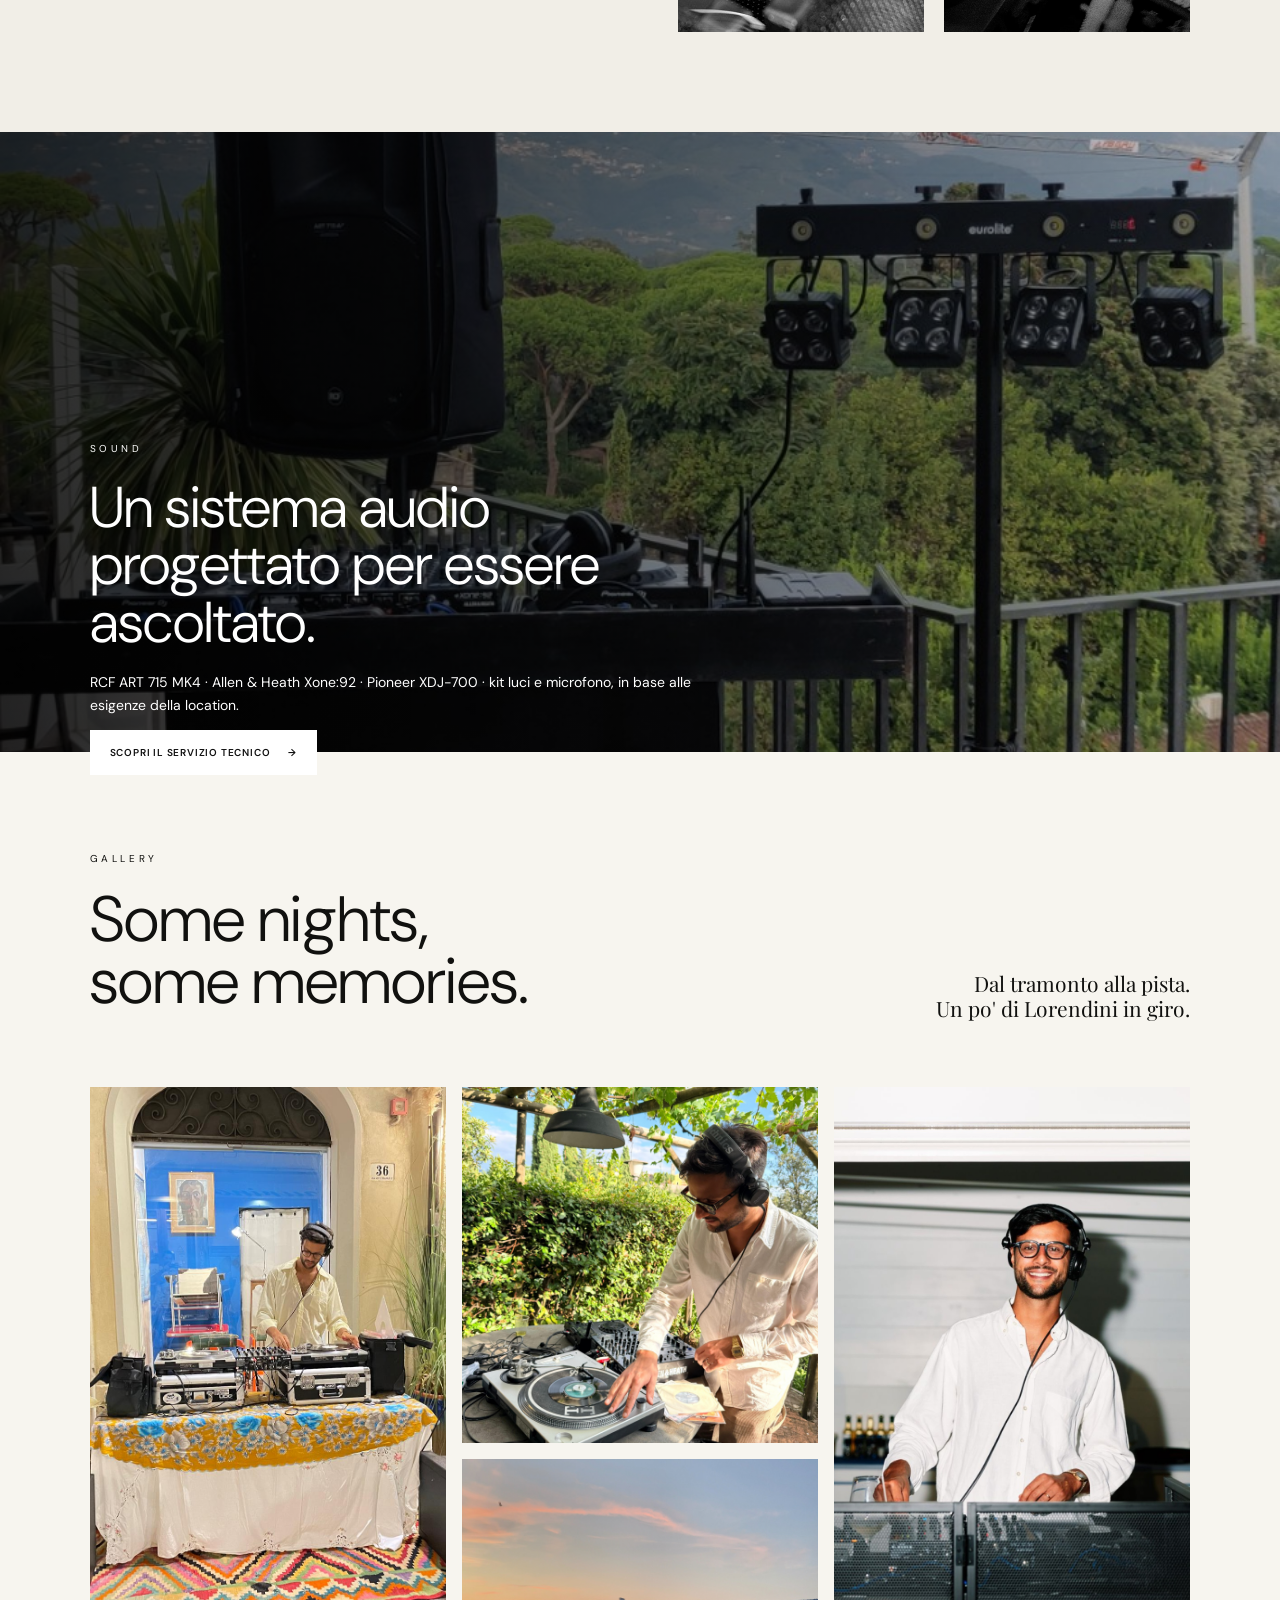
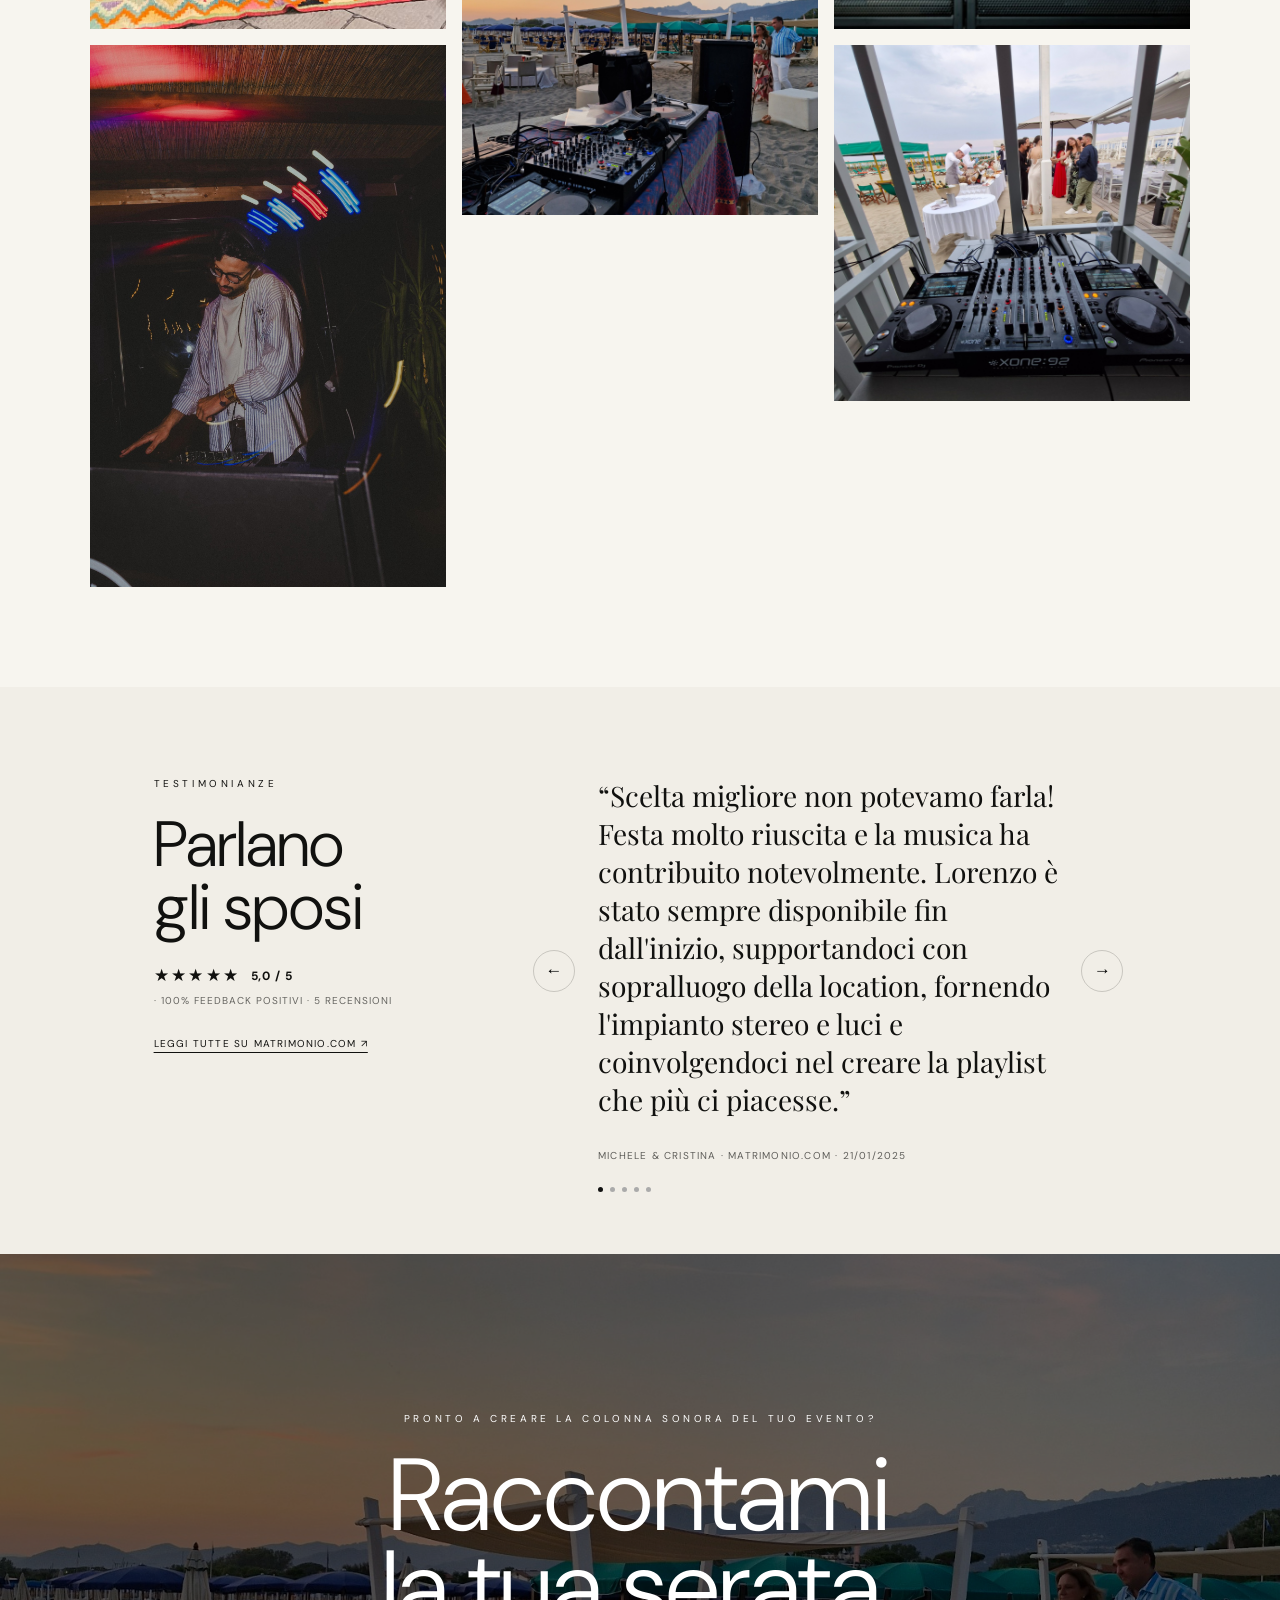
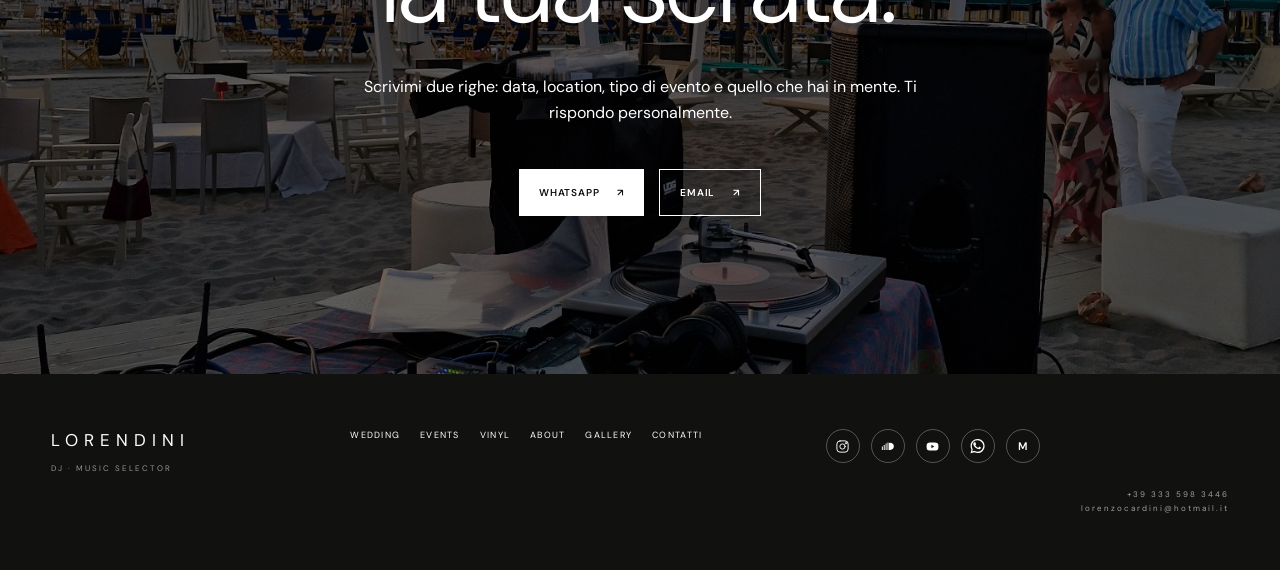
==== commit 2d0abf21: "modifica descrizioni" ====
--- a/index.html
+++ b/index.html
@@ -149,7 +149,7 @@
  <p class="eyebrow dark">VINYL</p>
  <h2>Vinyl is<br>a state of mind.</h2>
  <p>Il vinile è parte della mia passione per la musica e del mio modo di viverla.</p>
- <p>Selezioni in vinile per aperitivi, cocktail, eventi, cene e occasioni speciali: disco, soul, funk, jazz, house, italian classics e tutto ciò che merita di essere ascoltato su un piatto.</p>
+ <p>Selezioni in vinile per aperitivi, eventi, cene e occasioni speciali: disco, soul, funk, jazz, house.</p>
  <p class="small-note">La Vinyl Session è un servizio dedicato e viene valutata in base alla location e al tipo di evento.</p>
  <a class="button dark-button" href="#contact">Parliamo di Vinyl Session <span>→</span></a>
  </div>
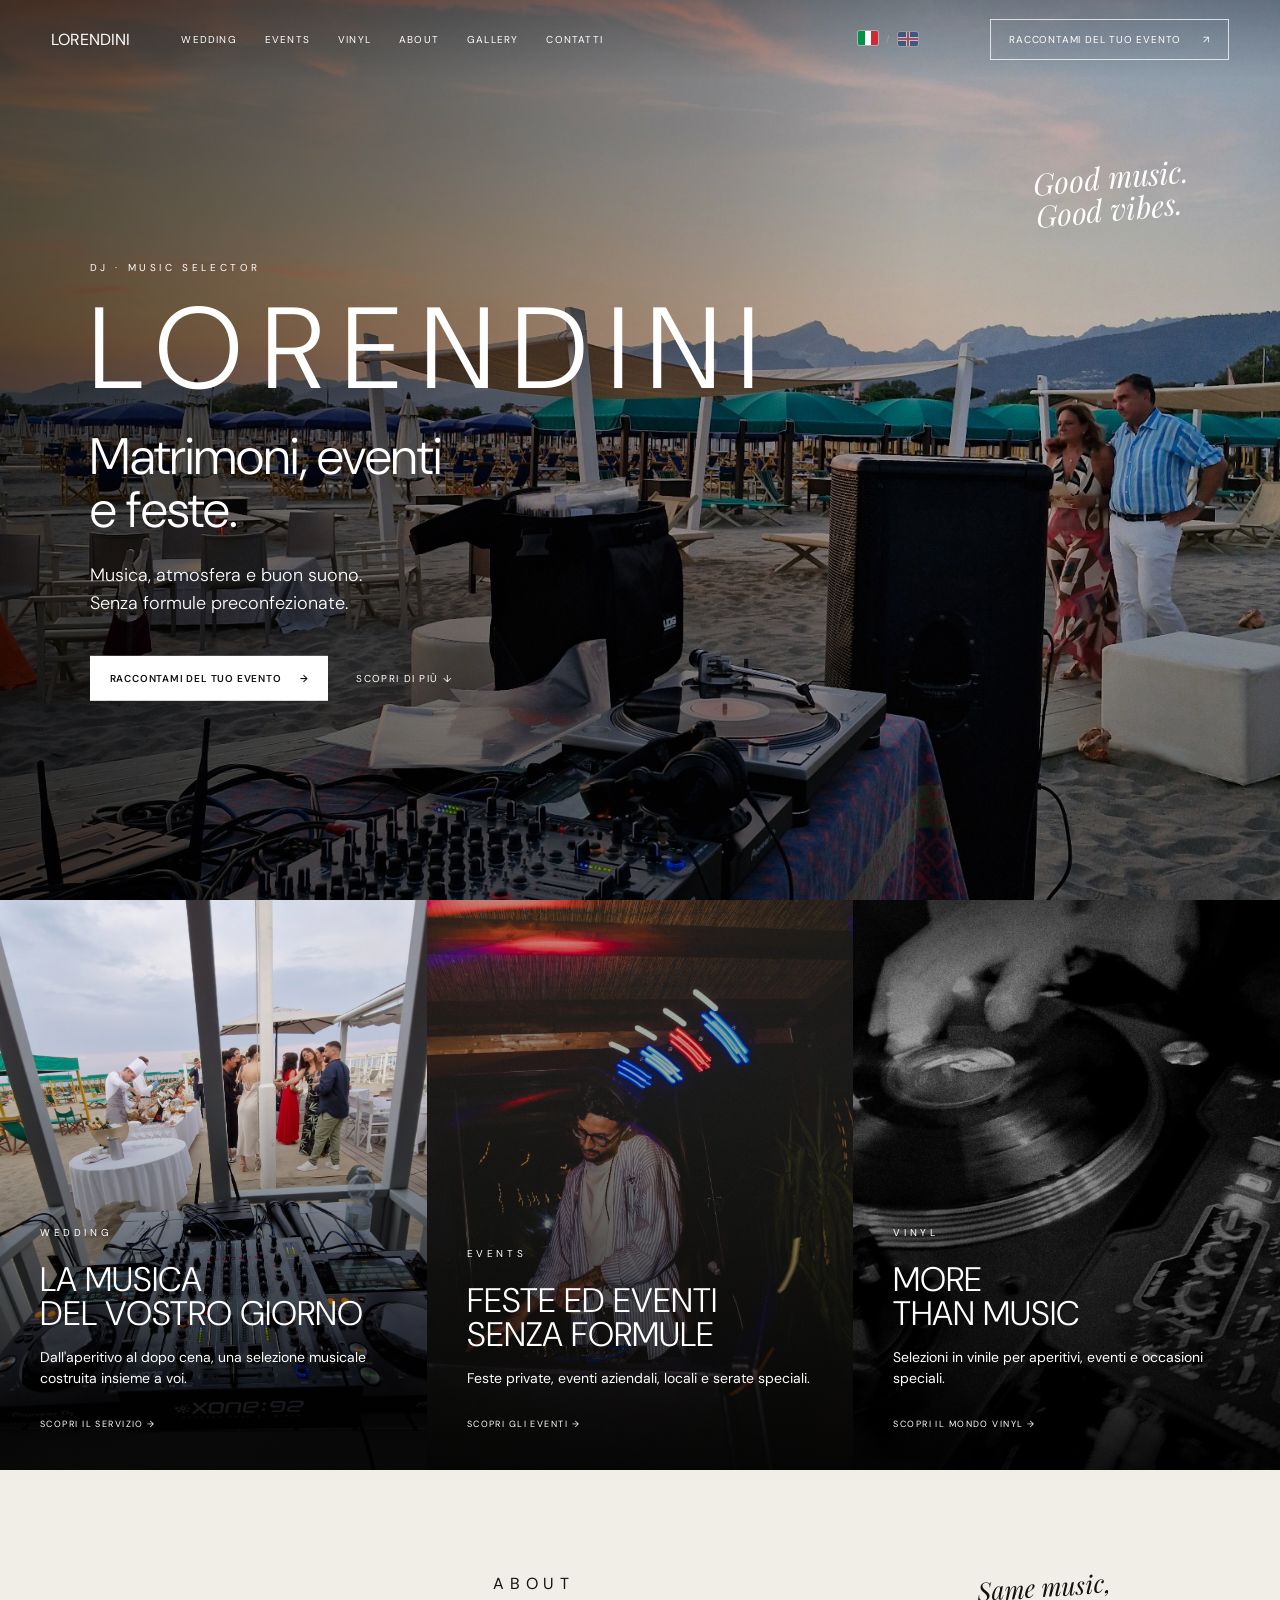
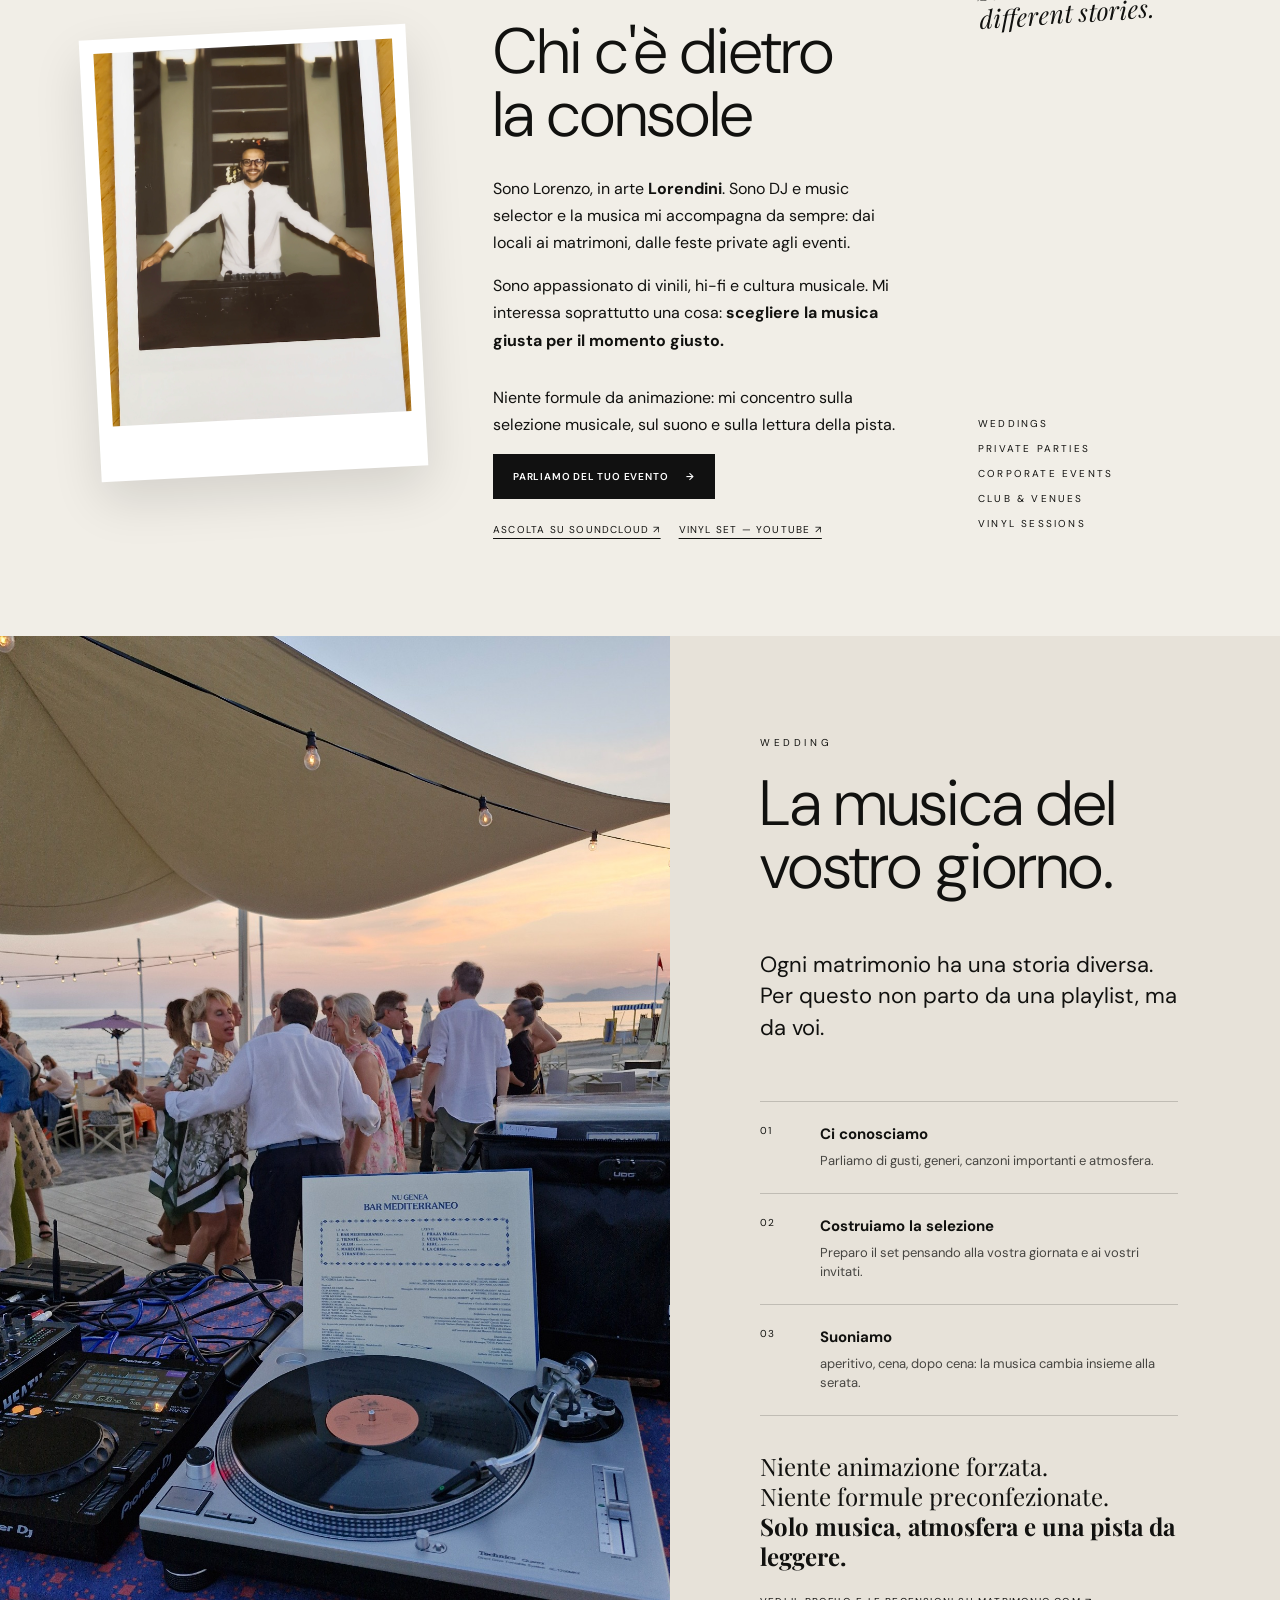
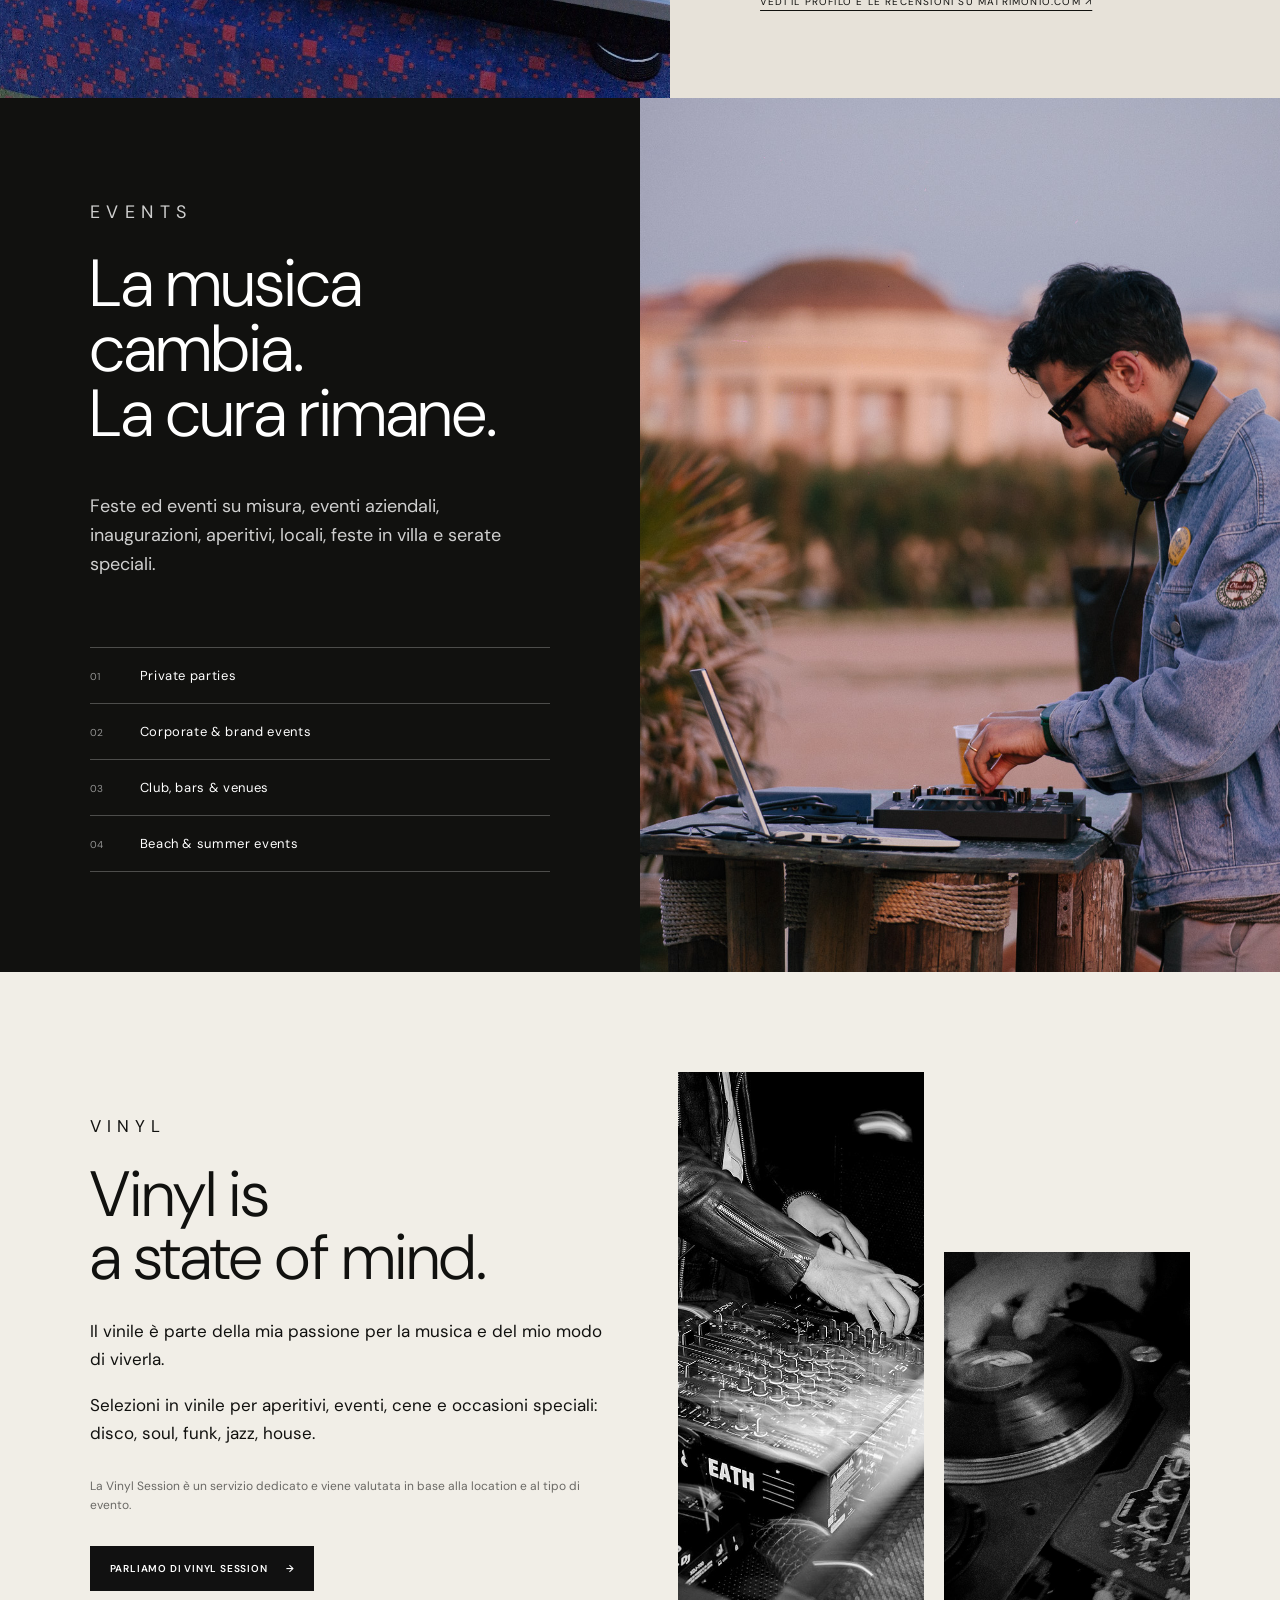
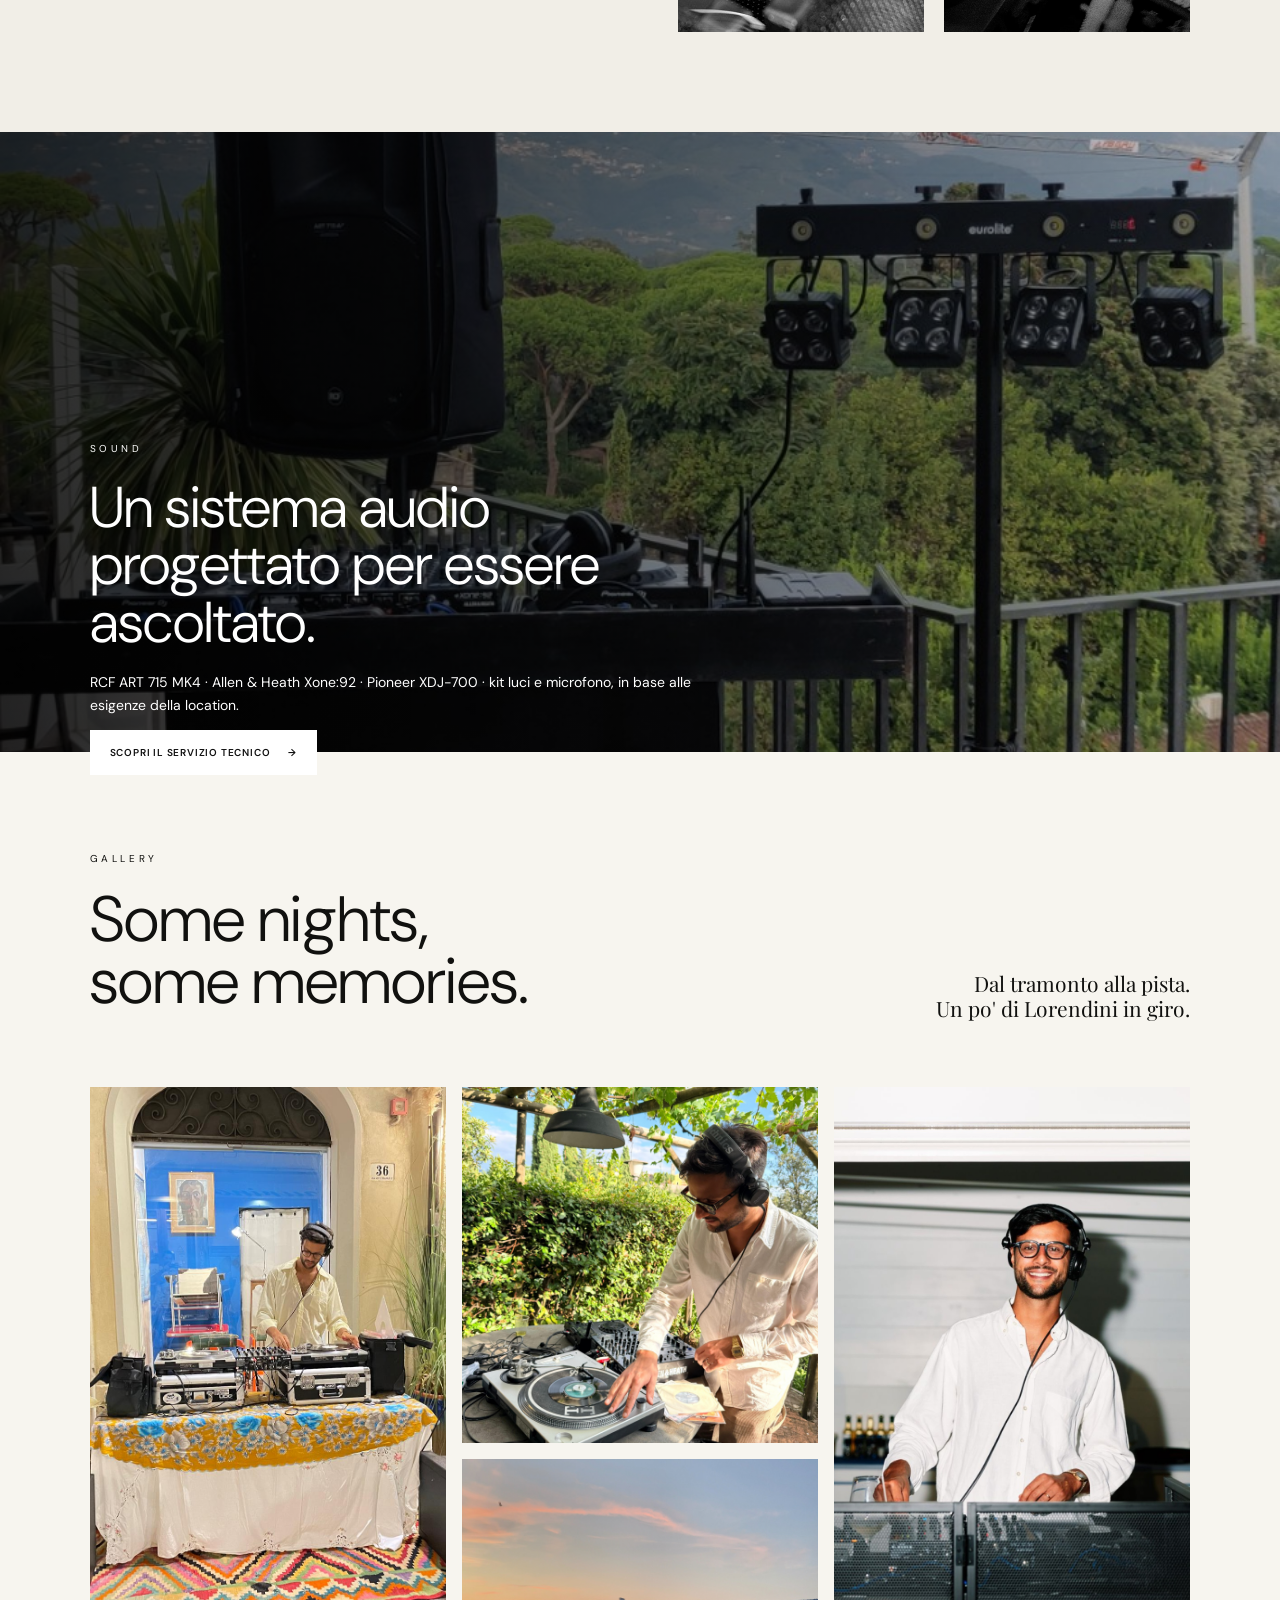
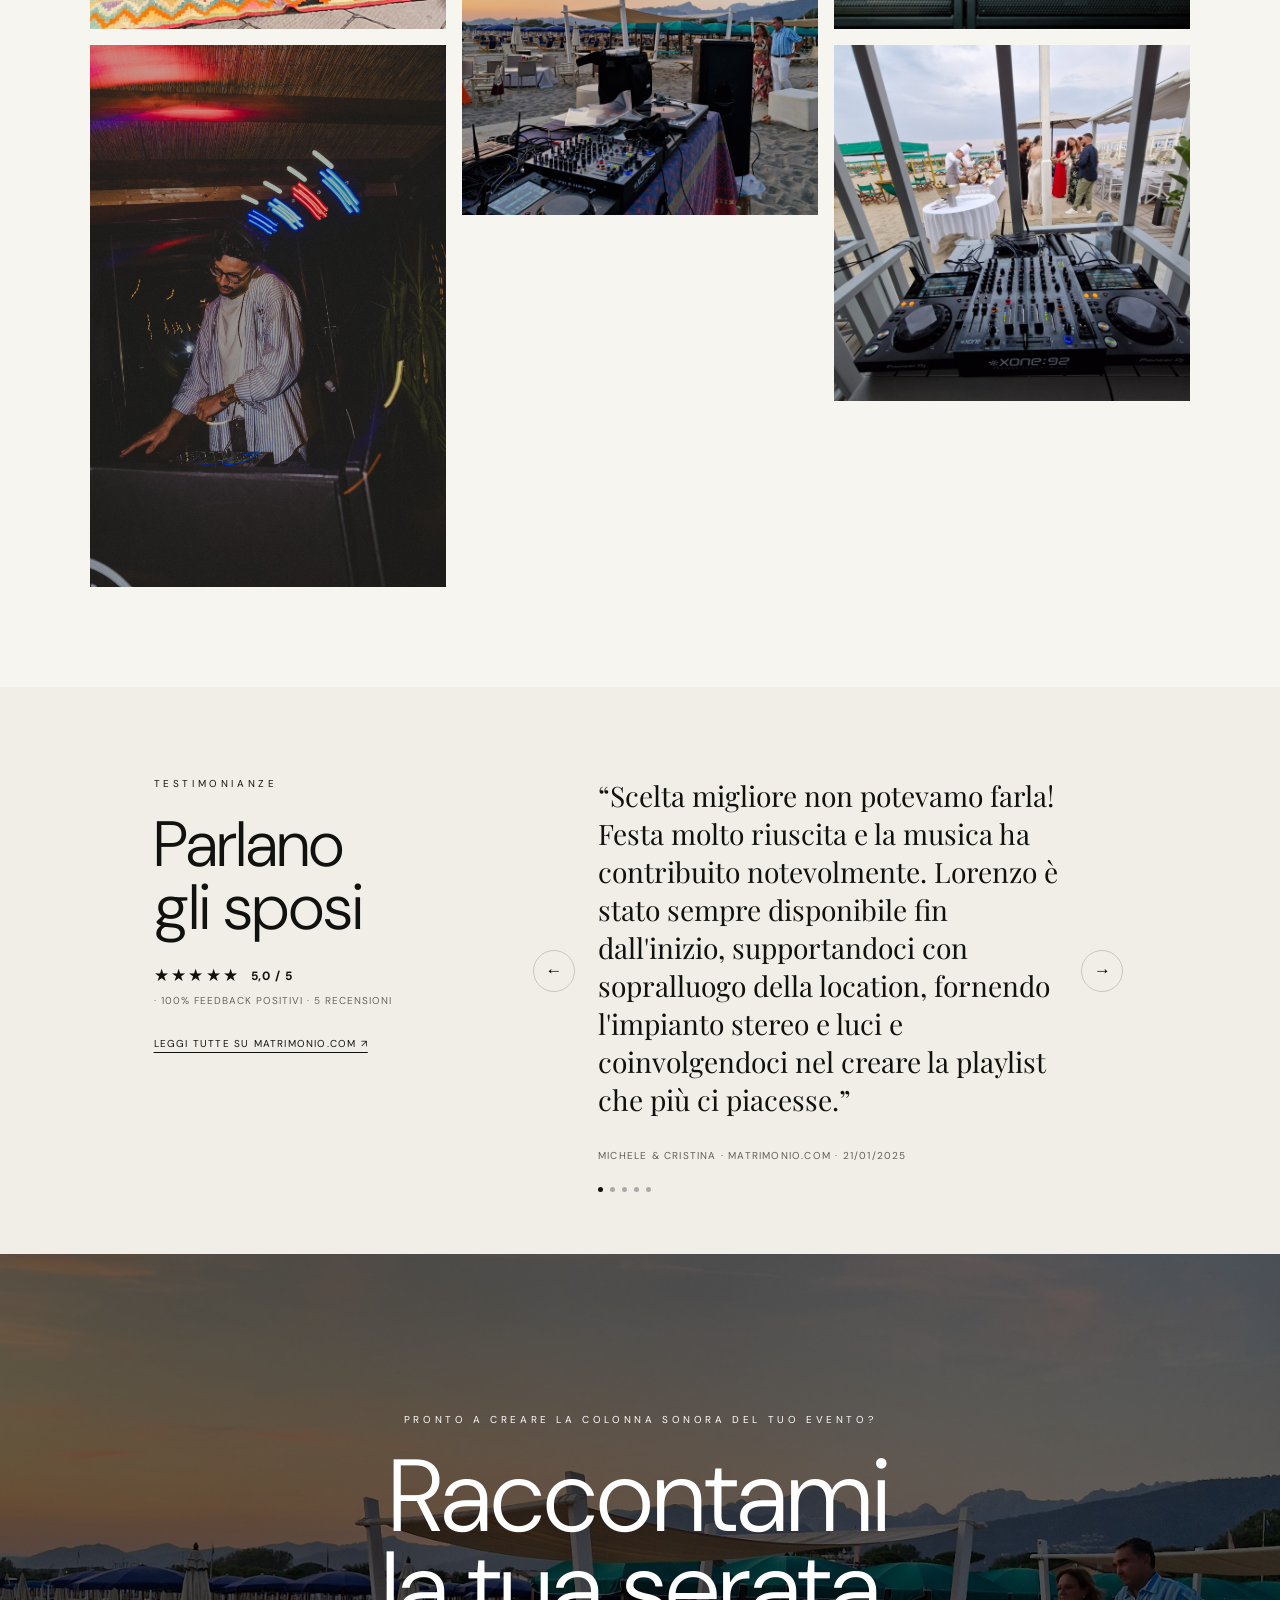
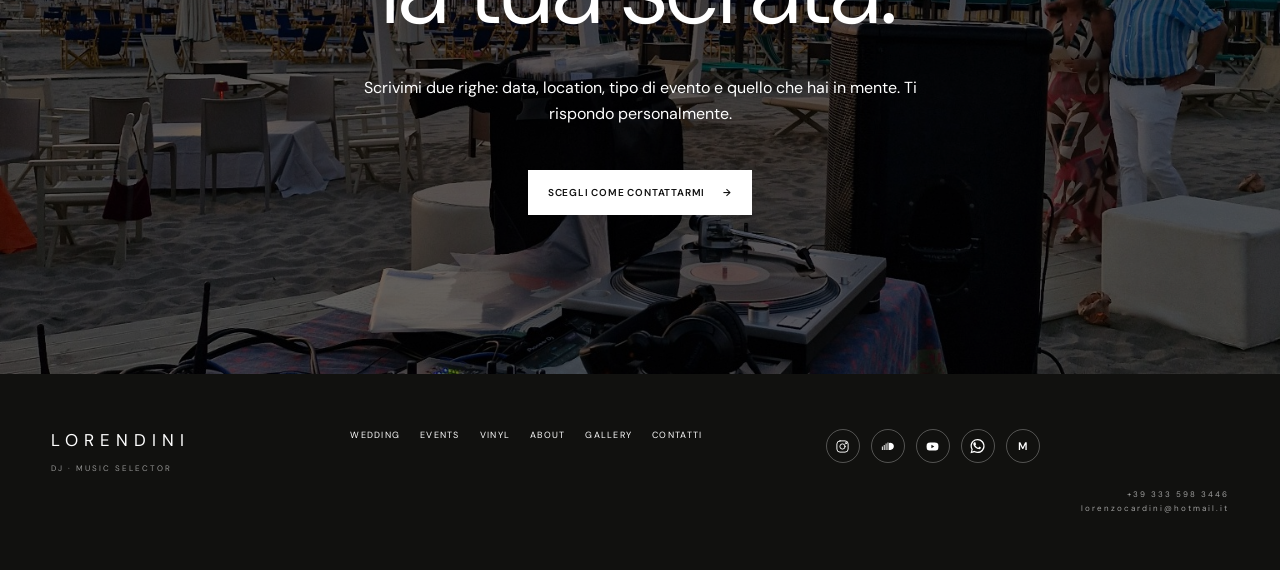
==== commit c0b59d68: "Add dedicated contact page for ads" ====
--- a/index.html
+++ b/index.html
@@ -233,10 +233,7 @@
  <h2>Raccontami<br>la tua serata.</h2>
  <p>Scrivimi due righe: data, location, tipo di evento e quello che hai in mente. Ti rispondo personalmente.</p>
  <div class="contact-buttons">
- <!-- Sostituisci il numero qui sotto con il tuo numero WhatsApp -->
- <a class="button light" href="https://wa.me/393335983446" target="_blank" rel="noopener">WhatsApp <span>↗</span></a>
- <!-- Sostituisci l'email qui sotto -->
- <a class="button outline-light" href="mailto:lorenzocardini@hotmail.it">Email <span>↗</span></a>
+ <a class="button light" href="/richiesta-ricevuta/">Scegli come contattarmi <span>→</span></a>
  </div>
  </div>
  </section>
